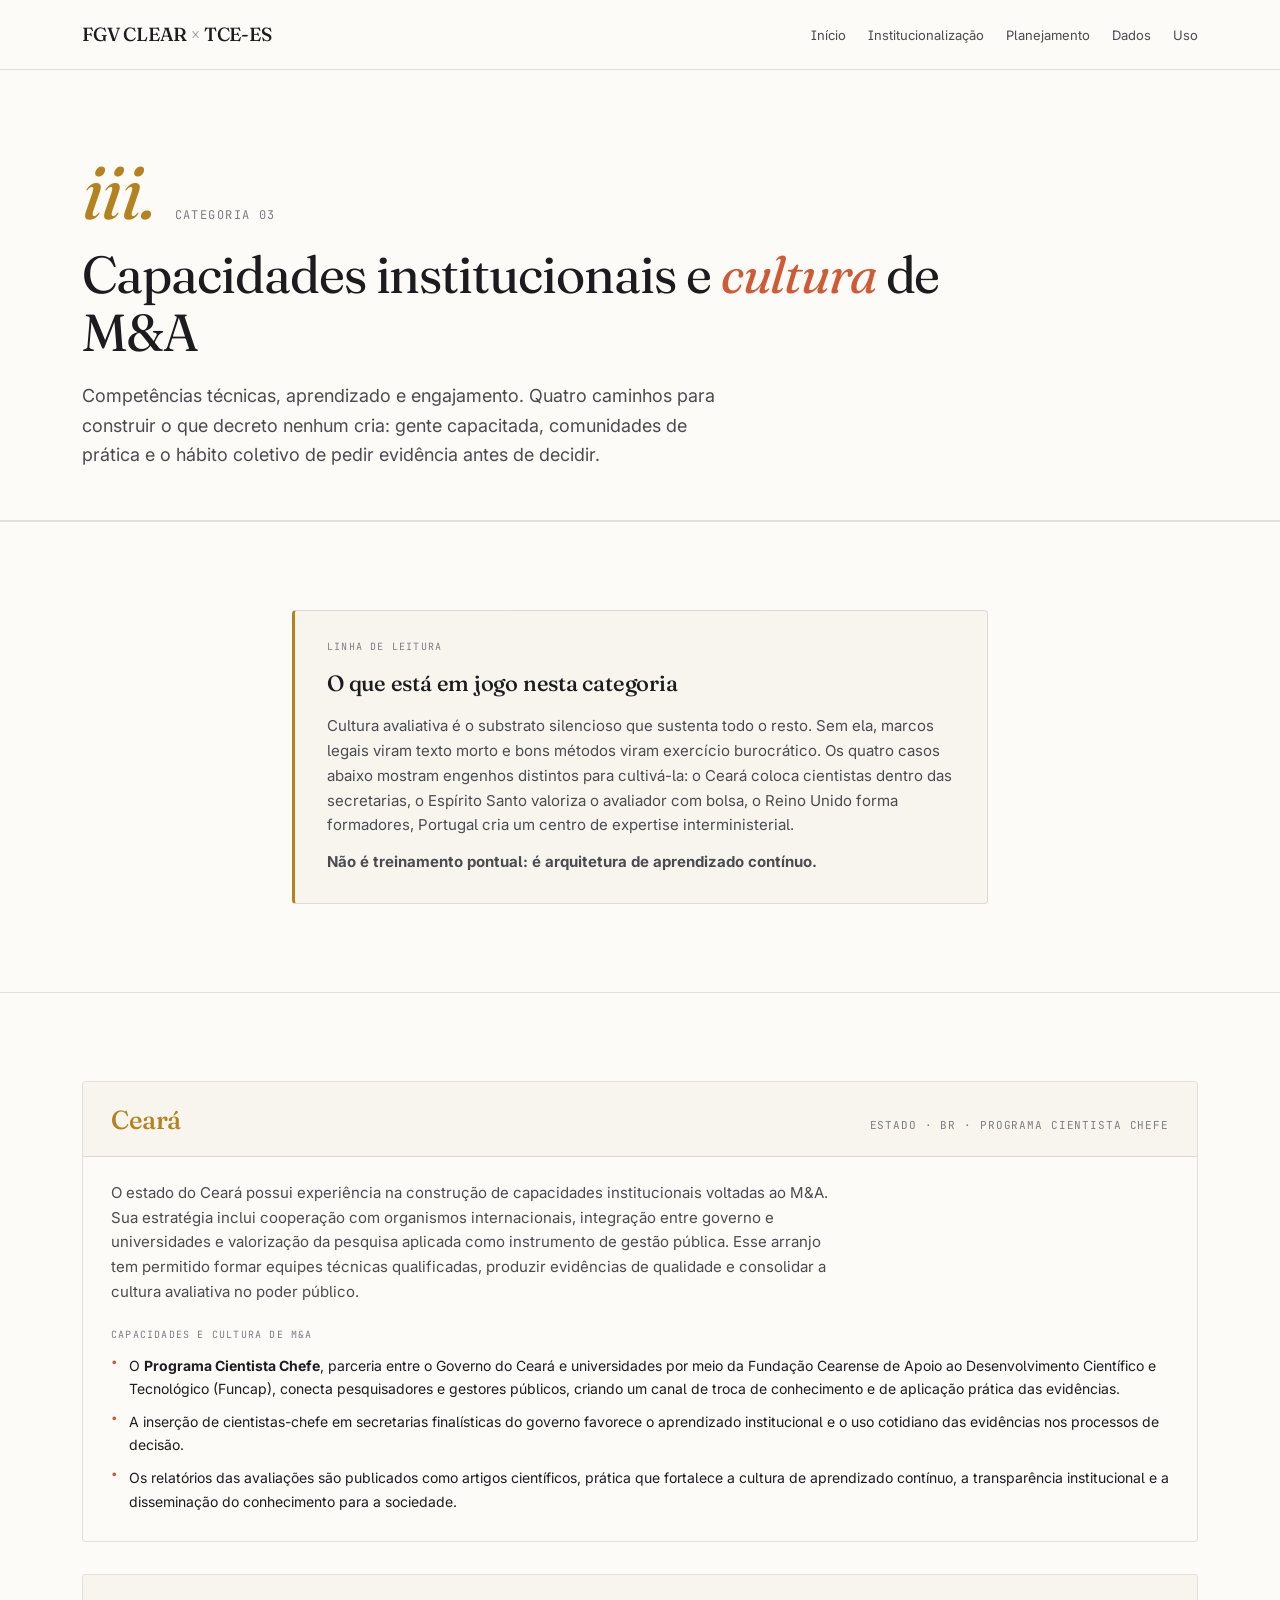
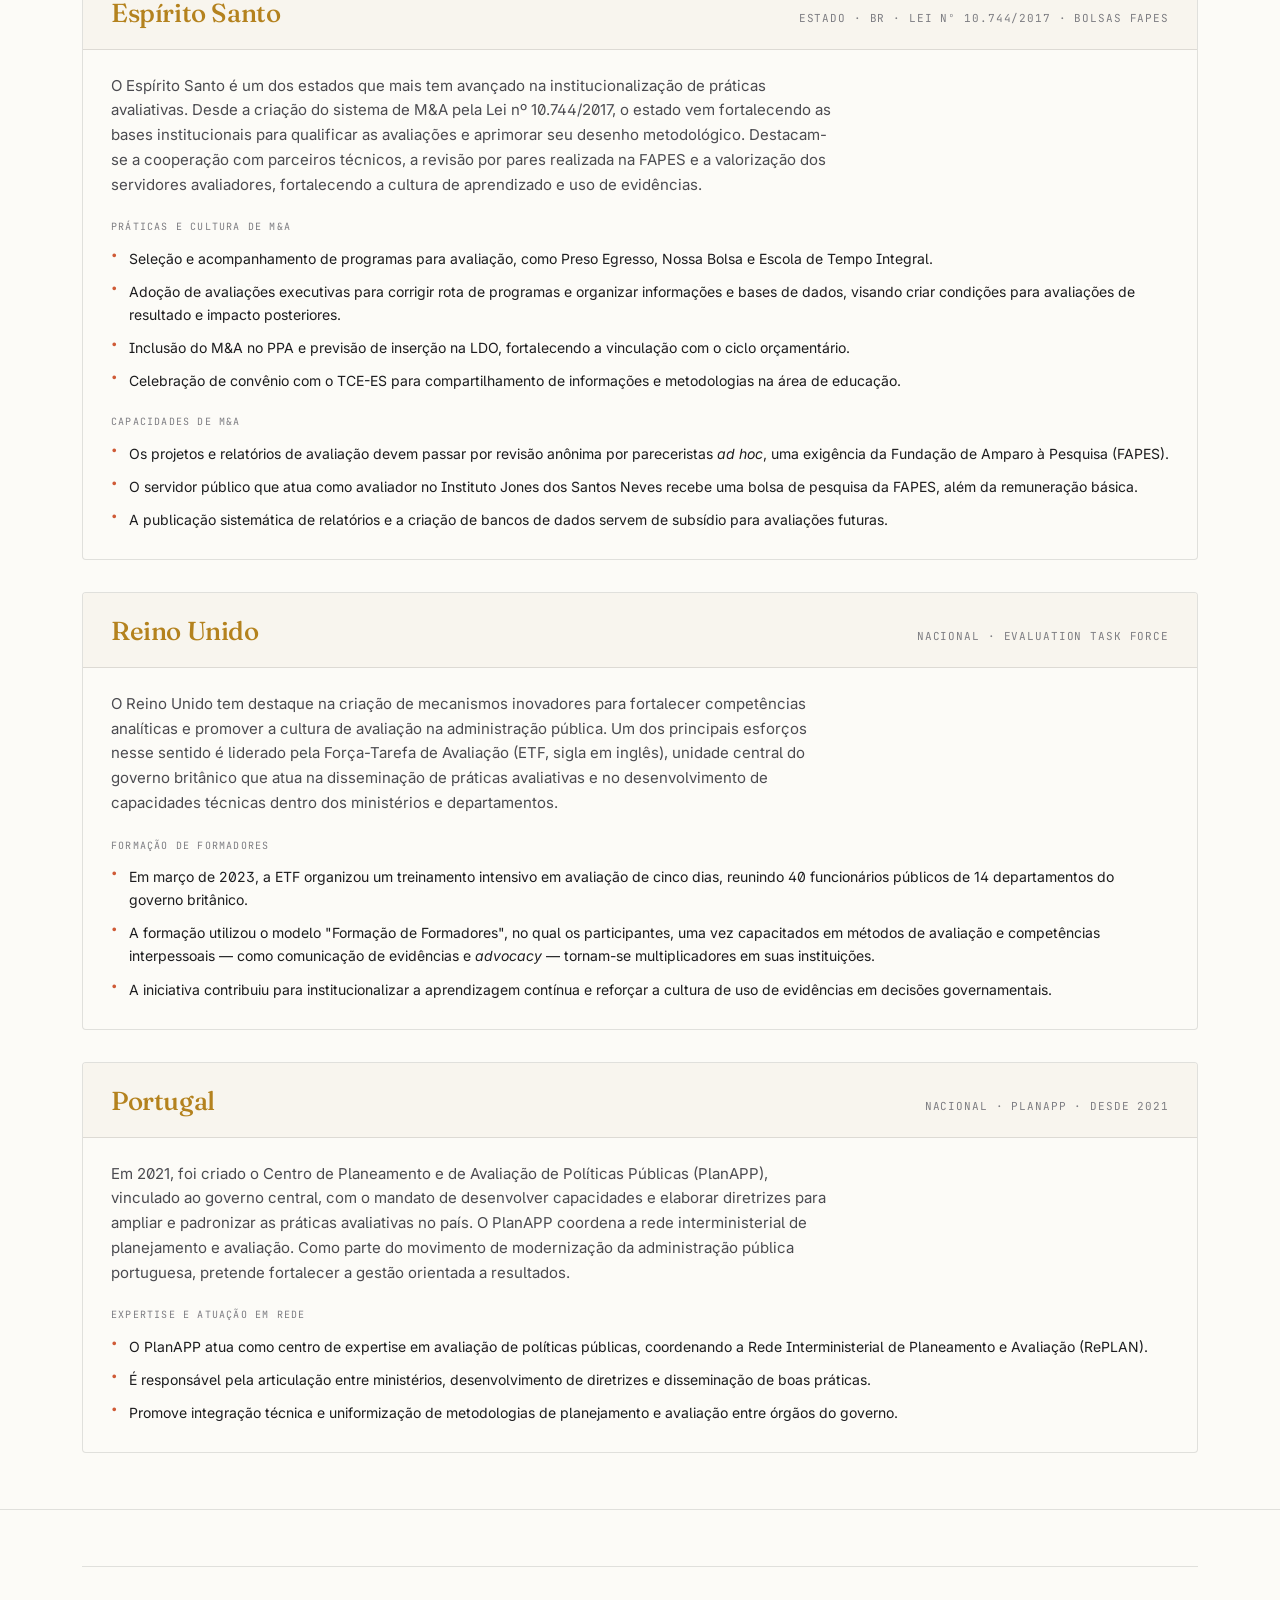
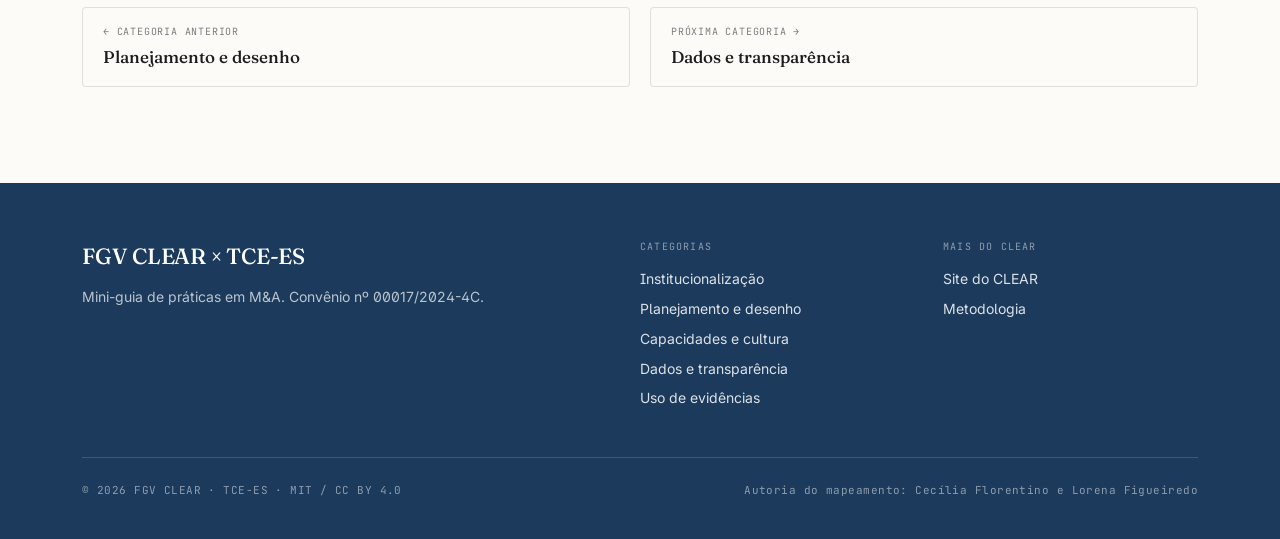
==== capacidades/index.html @ c59249d1 "v0.1 — mini-guia de práticas em M&A" ====
<!DOCTYPE html>
<html lang="pt-BR">
<head>
  <meta charset="UTF-8" />
  <meta name="viewport" content="width=device-width, initial-scale=1.0" />
  <title>Capacidades institucionais e cultura de M&amp;A — Mini-guia FGV CLEAR × TCE-ES</title>
  <meta name="description" content="Quatro experiências de fortalecimento de capacidades e cultura avaliativa: Ceará, Espírito Santo, Reino Unido e Portugal." />
  <link rel="preconnect" href="https://fonts.googleapis.com" />
  <link rel="preconnect" href="https://fonts.gstatic.com" crossorigin />
  <link href="https://fonts.googleapis.com/css2?family=Fraunces:ital,opsz,wght@0,9..144,300..700;1,9..144,300..700&family=Inter:wght@400;500;600&family=JetBrains+Mono:wght@400;500&display=swap" rel="stylesheet" />
  <link rel="stylesheet" href="../assets/css/style.css" />
</head>
<body>
  <header class="site-header">
    <div class="wrap site-header-inner">
      <div class="site-brand">
        <a href="../">FGV CLEAR <span class="pipe">×</span> TCE-ES</a>
      </div>
      <nav class="site-nav">
        <a href="../">Início</a>
        <a href="../institucionalizacao/">Institucionalização</a>
        <a href="../planejamento/">Planejamento</a>
        <a href="../dados/">Dados</a>
        <a href="../uso/">Uso</a>
      </nav>
    </div>
  </header>

  <section class="cat-header cat-3">
    <div class="wrap">
      <div class="cat-header-marker">
        <div class="cat-header-num cat-3">iii.</div>
        <div class="cat-header-tag">Categoria 03</div>
      </div>
      <h1>Capacidades institucionais e <em>cultura</em> de M&amp;A</h1>
      <p class="cat-header-lede">Competências técnicas, aprendizado e engajamento. Quatro caminhos para construir o que decreto nenhum cria: gente capacitada, comunidades de prática e o hábito coletivo de pedir evidência antes de decidir.</p>
    </div>
  </section>

  <section>
    <div class="wrap-narrow">
      <div class="insight cat-3">
        <div class="insight-label">Linha de leitura</div>
        <h3>O que está em jogo nesta categoria</h3>
        <p>Cultura avaliativa é o substrato silencioso que sustenta todo o resto. Sem ela, marcos legais viram texto morto e bons métodos viram exercício burocrático. Os quatro casos abaixo mostram engenhos distintos para cultivá-la: o Ceará coloca cientistas dentro das secretarias, o Espírito Santo valoriza o avaliador com bolsa, o Reino Unido forma formadores, Portugal cria um centro de expertise interministerial.</p>
        <p><strong>Não é treinamento pontual: é arquitetura de aprendizado contínuo.</strong></p>
      </div>
    </div>
  </section>

  <section>
    <div class="wrap">
      <div class="case-grid">

        <article class="case" id="ceara">
          <div class="case-header cat-3">
            <div class="case-place">Ceará</div>
            <div class="case-region">Estado · BR · Programa Cientista Chefe</div>
          </div>
          <div class="case-body">
            <p class="case-intro">O estado do Ceará possui experiência na construção de capacidades institucionais voltadas ao M&amp;A. Sua estratégia inclui cooperação com organismos internacionais, integração entre governo e universidades e valorização da pesquisa aplicada como instrumento de gestão pública. Esse arranjo tem permitido formar equipes técnicas qualificadas, produzir evidências de qualidade e consolidar a cultura avaliativa no poder público.</p>

            <div class="case-section">
              <div class="case-section-label">Capacidades e cultura de M&amp;A</div>
              <ul class="case-bullets">
                <li>O <strong>Programa Cientista Chefe</strong>, parceria entre o Governo do Ceará e universidades por meio da Fundação Cearense de Apoio ao Desenvolvimento Científico e Tecnológico (Funcap), conecta pesquisadores e gestores públicos, criando um canal de troca de conhecimento e de aplicação prática das evidências.</li>
                <li>A inserção de cientistas-chefe em secretarias finalísticas do governo favorece o aprendizado institucional e o uso cotidiano das evidências nos processos de decisão.</li>
                <li>Os relatórios das avaliações são publicados como artigos científicos, prática que fortalece a cultura de aprendizado contínuo, a transparência institucional e a disseminação do conhecimento para a sociedade.</li>
              </ul>
            </div>
          </div>
        </article>

        <article class="case" id="espirito-santo">
          <div class="case-header cat-3">
            <div class="case-place">Espírito Santo</div>
            <div class="case-region">Estado · BR · Lei nº 10.744/2017 · Bolsas FAPES</div>
          </div>
          <div class="case-body">
            <p class="case-intro">O Espírito Santo é um dos estados que mais tem avançado na institucionalização de práticas avaliativas. Desde a criação do sistema de M&amp;A pela Lei nº 10.744/2017, o estado vem fortalecendo as bases institucionais para qualificar as avaliações e aprimorar seu desenho metodológico. Destacam-se a cooperação com parceiros técnicos, a revisão por pares realizada na FAPES e a valorização dos servidores avaliadores, fortalecendo a cultura de aprendizado e uso de evidências.</p>

            <div class="case-section">
              <div class="case-section-label">Práticas e cultura de M&amp;A</div>
              <ul class="case-bullets">
                <li>Seleção e acompanhamento de programas para avaliação, como Preso Egresso, Nossa Bolsa e Escola de Tempo Integral.</li>
                <li>Adoção de avaliações executivas para corrigir rota de programas e organizar informações e bases de dados, visando criar condições para avaliações de resultado e impacto posteriores.</li>
                <li>Inclusão do M&amp;A no PPA e previsão de inserção na LDO, fortalecendo a vinculação com o ciclo orçamentário.</li>
                <li>Celebração de convênio com o TCE-ES para compartilhamento de informações e metodologias na área de educação.</li>
              </ul>
            </div>

            <div class="case-section">
              <div class="case-section-label">Capacidades de M&amp;A</div>
              <ul class="case-bullets">
                <li>Os projetos e relatórios de avaliação devem passar por revisão anônima por pareceristas <em>ad hoc</em>, uma exigência da Fundação de Amparo à Pesquisa (FAPES).</li>
                <li>O servidor público que atua como avaliador no Instituto Jones dos Santos Neves recebe uma bolsa de pesquisa da FAPES, além da remuneração básica.</li>
                <li>A publicação sistemática de relatórios e a criação de bancos de dados servem de subsídio para avaliações futuras.</li>
              </ul>
            </div>
          </div>
        </article>

        <article class="case" id="reino-unido">
          <div class="case-header cat-3">
            <div class="case-place">Reino Unido</div>
            <div class="case-region">Nacional · Evaluation Task Force</div>
          </div>
          <div class="case-body">
            <p class="case-intro">O Reino Unido tem destaque na criação de mecanismos inovadores para fortalecer competências analíticas e promover a cultura de avaliação na administração pública. Um dos principais esforços nesse sentido é liderado pela Força-Tarefa de Avaliação (ETF, sigla em inglês), unidade central do governo britânico que atua na disseminação de práticas avaliativas e no desenvolvimento de capacidades técnicas dentro dos ministérios e departamentos.</p>

            <div class="case-section">
              <div class="case-section-label">Formação de Formadores</div>
              <ul class="case-bullets">
                <li>Em março de 2023, a ETF organizou um treinamento intensivo em avaliação de cinco dias, reunindo 40 funcionários públicos de 14 departamentos do governo britânico.</li>
                <li>A formação utilizou o modelo "Formação de Formadores", no qual os participantes, uma vez capacitados em métodos de avaliação e competências interpessoais — como comunicação de evidências e <em>advocacy</em> — tornam-se multiplicadores em suas instituições.</li>
                <li>A iniciativa contribuiu para institucionalizar a aprendizagem contínua e reforçar a cultura de uso de evidências em decisões governamentais.</li>
              </ul>
            </div>
          </div>
        </article>

        <article class="case" id="portugal">
          <div class="case-header cat-3">
            <div class="case-place">Portugal</div>
            <div class="case-region">Nacional · PlanAPP · Desde 2021</div>
          </div>
          <div class="case-body">
            <p class="case-intro">Em 2021, foi criado o Centro de Planeamento e de Avaliação de Políticas Públicas (PlanAPP), vinculado ao governo central, com o mandato de desenvolver capacidades e elaborar diretrizes para ampliar e padronizar as práticas avaliativas no país. O PlanAPP coordena a rede interministerial de planejamento e avaliação. Como parte do movimento de modernização da administração pública portuguesa, pretende fortalecer a gestão orientada a resultados.</p>

            <div class="case-section">
              <div class="case-section-label">Expertise e atuação em rede</div>
              <ul class="case-bullets">
                <li>O PlanAPP atua como centro de expertise em avaliação de políticas públicas, coordenando a Rede Interministerial de Planeamento e Avaliação (RePLAN).</li>
                <li>É responsável pela articulação entre ministérios, desenvolvimento de diretrizes e disseminação de boas práticas.</li>
                <li>Promove integração técnica e uniformização de metodologias de planejamento e avaliação entre órgãos do governo.</li>
              </ul>
            </div>
          </div>
        </article>

      </div>
    </div>
  </section>

  <section>
    <div class="wrap">
      <div class="pager">
        <a href="../planejamento/" class="pager-link">
          <span class="pager-link-label">← Categoria anterior</span>
          <span class="pager-link-title">Planejamento e desenho</span>
        </a>
        <a href="../dados/" class="pager-link">
          <span class="pager-link-label">Próxima categoria →</span>
          <span class="pager-link-title">Dados e transparência</span>
        </a>
      </div>
    </div>
  </section>

  <footer class="site-footer">
    <div class="wrap">
      <div class="footer-grid">
        <div>
          <div class="footer-brand">FGV CLEAR × TCE-ES</div>
          <p class="footer-tag">Mini-guia de práticas em M&amp;A. Convênio nº 00017/2024-4C.</p>
        </div>
        <div class="footer-col">
          <div class="footer-col-label">Categorias</div>
          <a href="../institucionalizacao/">Institucionalização</a>
          <a href="../planejamento/">Planejamento e desenho</a>
          <a href="../capacidades/">Capacidades e cultura</a>
          <a href="../dados/">Dados e transparência</a>
          <a href="../uso/">Uso de evidências</a>
        </div>
        <div class="footer-col">
          <div class="footer-col-label">Mais do CLEAR</div>
          <a href="https://fgvclear.org" target="_blank" rel="noopener">Site do CLEAR</a>
          <a href="../sobre/">Metodologia</a>
        </div>
      </div>
      <div class="footer-bottom">
        <span>© 2026 FGV CLEAR · TCE-ES · MIT / CC BY 4.0</span>
        <span>Autoria do mapeamento: Cecília Florentino e Lorena Figueiredo</span>
      </div>
    </div>
  </footer>
</body>
</html>
---- assets/css/style.css ----
/* CLEAR × TCE-ES — Mini-guia de práticas em M&A
   Design system compartilhado com os outros bens públicos do CLEAR.
*/

:root {
  /* Paleta CLEAR */
  --clear-blue: rgb(27, 58, 92);
  --clear-blue-light: rgb(58, 95, 130);
  --clear-salmon: rgb(207, 90, 54);
  --clear-green: rgb(45, 120, 65);
  --clear-amber: rgb(180, 130, 30);
  --clear-purple: rgb(95, 65, 130);

  /* Cores por categoria analítica */
  --cat-inst: rgb(27, 58, 92);       /* azul CLEAR — institucionalização */
  --cat-plan: rgb(45, 120, 65);      /* verde — planejamento/desenho */
  --cat-cap: rgb(180, 130, 30);      /* âmbar — capacidades */
  --cat-dad: rgb(95, 65, 130);       /* roxo — dados */
  --cat-uso: rgb(207, 90, 54);       /* salmão — uso */

  /* Neutros */
  --paper: rgb(252, 251, 247);
  --paper-warm: rgb(248, 245, 238);
  --ink: rgb(28, 28, 30);
  --ink-soft: rgb(75, 75, 80);
  --ink-mute: rgb(125, 125, 130);
  --line: rgba(28, 28, 30, 0.12);
  --line-soft: rgba(28, 28, 30, 0.06);

  /* Tipografia */
  --font-serif: 'Fraunces', Georgia, 'Times New Roman', serif;
  --font-sans: 'Inter', -apple-system, BlinkMacSystemFont, 'Segoe UI', sans-serif;
  --font-mono: 'JetBrains Mono', 'Courier New', monospace;
}

@media (prefers-color-scheme: dark) {
  :root {
    --paper: rgb(20, 22, 28);
    --paper-warm: rgb(28, 30, 36);
    --ink: rgb(240, 238, 232);
    --ink-soft: rgb(195, 192, 185);
    --ink-mute: rgb(140, 138, 132);
    --line: rgba(240, 238, 232, 0.14);
    --line-soft: rgba(240, 238, 232, 0.07);
  }
}

* { box-sizing: border-box; margin: 0; padding: 0; }

html { scroll-behavior: smooth; }

body {
  font-family: var(--font-sans);
  background: var(--paper);
  color: var(--ink);
  line-height: 1.55;
  font-feature-settings: 'ss01', 'ss02';
  -webkit-font-smoothing: antialiased;
}

a { color: inherit; text-decoration: none; }
img { max-width: 100%; display: block; }

/* ---------- Layout ---------- */
.wrap { max-width: 1180px; margin: 0 auto; padding: 0 32px; }
.wrap-narrow { max-width: 760px; margin: 0 auto; padding: 0 32px; }
.wrap-wide { max-width: 1400px; margin: 0 auto; padding: 0 32px; }

@media (max-width: 720px) {
  .wrap, .wrap-narrow, .wrap-wide { padding: 0 20px; }
}

/* ---------- Header ---------- */
.site-header {
  border-bottom: 1px solid var(--line);
  padding: 20px 0;
  position: sticky;
  top: 0;
  z-index: 50;
  backdrop-filter: blur(8px);
  background: color-mix(in srgb, var(--paper) 92%, transparent);
}

.site-header-inner {
  display: flex;
  align-items: center;
  justify-content: space-between;
  gap: 20px;
}

.site-brand {
  font-family: var(--font-serif);
  font-weight: 500;
  font-size: 19px;
  letter-spacing: -0.01em;
}

.site-brand .pipe { color: var(--ink-mute); font-weight: 300; }
.site-brand a:hover { color: var(--clear-salmon); }

.site-nav {
  display: flex;
  gap: 22px;
  font-size: 13px;
  color: var(--ink-soft);
}
.site-nav a:hover { color: var(--clear-salmon); }

@media (max-width: 720px) {
  .site-header-inner { flex-direction: column; align-items: flex-start; }
  .site-brand { font-size: 16px; }
  .site-nav { font-size: 12px; gap: 14px; flex-wrap: wrap; }
}

/* ---------- Hero ---------- */
.hero { padding: 80px 0 50px; border-bottom: 1px solid var(--line); }

.hero-vol {
  font-family: var(--font-mono);
  font-size: 11px;
  letter-spacing: 0.12em;
  text-transform: uppercase;
  color: var(--ink-mute);
  margin-bottom: 24px;
}

.hero h1 {
  font-family: var(--font-serif);
  font-weight: 400;
  font-size: clamp(38px, 5.5vw, 64px);
  line-height: 1.05;
  letter-spacing: -0.02em;
  margin-bottom: 24px;
  max-width: 920px;
}

.hero h1 em { font-style: italic; color: var(--clear-salmon); }

.hero-lede {
  font-size: 19px;
  line-height: 1.6;
  color: var(--ink-soft);
  max-width: 680px;
  margin-bottom: 32px;
}

.hero-meta {
  display: flex;
  flex-wrap: wrap;
  gap: 20px 32px;
  font-size: 13px;
  color: var(--ink-mute);
  font-family: var(--font-mono);
}

.hero-meta span strong {
  display: block;
  font-family: var(--font-sans);
  font-size: 14px;
  color: var(--ink);
  font-weight: 500;
  margin-top: 4px;
}

/* ---------- Sections ---------- */
section { padding: 56px 0; }
section + section { border-top: 1px solid var(--line); }
section.no-divider + section { border-top: none; }

.section-label {
  font-family: var(--font-mono);
  font-size: 11px;
  letter-spacing: 0.12em;
  text-transform: uppercase;
  color: var(--ink-mute);
  margin-bottom: 18px;
}

.section-title {
  font-family: var(--font-serif);
  font-weight: 400;
  font-size: clamp(28px, 3.5vw, 42px);
  line-height: 1.15;
  letter-spacing: -0.015em;
  margin-bottom: 24px;
}

.prose {
  font-size: 17px;
  line-height: 1.7;
  color: var(--ink-soft);
  max-width: 680px;
}
.prose p + p { margin-top: 16px; }
.prose strong { color: var(--ink); font-weight: 600; }
.prose em { font-style: italic; }

/* ---------- Manifesto (na home) ---------- */
.manifesto {
  background: var(--paper-warm);
  padding: 64px 0;
  border-top: 1px solid var(--line);
  border-bottom: 1px solid var(--line);
}

.manifesto-grid {
  display: grid;
  grid-template-columns: 1fr 1.4fr;
  gap: 48px;
  max-width: 960px;
  margin: 0 auto;
}

@media (max-width: 800px) { .manifesto-grid { grid-template-columns: 1fr; gap: 32px; } }

.manifesto h2 {
  font-family: var(--font-serif);
  font-weight: 400;
  font-size: 30px;
  line-height: 1.2;
  letter-spacing: -0.015em;
  margin-bottom: 16px;
}

.manifesto p { font-size: 16px; line-height: 1.7; color: var(--ink-soft); }
.manifesto p + p { margin-top: 14px; }

/* ---------- Categorias (cards grandes na home) ---------- */
.categories {
  display: flex;
  flex-direction: column;
  gap: 0;
  margin-top: 24px;
  border-top: 1px solid var(--line);
}

.category {
  display: grid;
  grid-template-columns: 240px 1fr;
  gap: 48px;
  padding: 48px 0;
  border-bottom: 1px solid var(--line);
  align-items: start;
}

@media (max-width: 800px) {
  .category { grid-template-columns: 1fr; gap: 24px; padding: 40px 0; }
}

.category-marker {
  display: flex;
  flex-direction: column;
  gap: 12px;
  position: sticky;
  top: 100px;
}

.category-num {
  font-family: var(--font-serif);
  font-style: italic;
  font-weight: 400;
  font-size: 64px;
  line-height: 1;
  letter-spacing: -0.02em;
}

.category-num.cat-1 { color: var(--cat-inst); }
.category-num.cat-2 { color: var(--cat-plan); }
.category-num.cat-3 { color: var(--cat-cap); }
.category-num.cat-4 { color: var(--cat-dad); }
.category-num.cat-5 { color: var(--cat-uso); }

.category-tag {
  font-family: var(--font-mono);
  font-size: 10px;
  letter-spacing: 0.12em;
  text-transform: uppercase;
  color: var(--ink-mute);
}

.category-body { }

.category h2 {
  font-family: var(--font-serif);
  font-weight: 500;
  font-size: clamp(26px, 3vw, 34px);
  line-height: 1.15;
  letter-spacing: -0.015em;
  margin-bottom: 16px;
}

.category-lede {
  font-size: 17px;
  line-height: 1.65;
  color: var(--ink-soft);
  margin-bottom: 24px;
  max-width: 640px;
}

.cases-list {
  display: grid;
  grid-template-columns: repeat(auto-fill, minmax(200px, 1fr));
  gap: 8px;
}

.case-mini {
  display: flex;
  flex-direction: column;
  gap: 4px;
  padding: 14px 16px;
  border: 1px solid var(--line);
  border-radius: 4px;
  transition: all 0.2s;
  background: var(--paper);
}

.case-mini:hover {
  border-color: var(--ink);
  transform: translateY(-1px);
  box-shadow: 0 4px 12px rgba(0,0,0,0.04);
}

.case-mini-place {
  font-family: var(--font-serif);
  font-size: 17px;
  font-weight: 500;
  line-height: 1.15;
  letter-spacing: -0.01em;
}

.case-mini-region {
  font-family: var(--font-mono);
  font-size: 10px;
  letter-spacing: 0.08em;
  text-transform: uppercase;
  color: var(--ink-mute);
}

.category-cta {
  display: inline-flex;
  align-items: center;
  gap: 8px;
  margin-top: 20px;
  font-family: var(--font-mono);
  font-size: 11px;
  letter-spacing: 0.08em;
  text-transform: uppercase;
  color: var(--ink);
  border-bottom: 1px solid var(--ink);
  padding-bottom: 2px;
  transition: all 0.2s;
}

.category-cta:hover { color: var(--clear-salmon); border-color: var(--clear-salmon); }

/* ---------- Tabela comparativa ---------- */
.comparison-wrap { overflow-x: auto; margin: 32px -32px; padding: 0 32px; }

.comparison {
  width: 100%;
  min-width: 800px;
  border-collapse: collapse;
  font-size: 14px;
  border: 1px solid var(--line);
}

.comparison th, .comparison td {
  padding: 14px 16px;
  text-align: left;
  vertical-align: top;
  border-bottom: 1px solid var(--line);
}

.comparison th:not(:last-child), .comparison td:not(:last-child) {
  border-right: 1px solid var(--line);
}

.comparison thead th {
  font-family: var(--font-mono);
  font-size: 11px;
  letter-spacing: 0.08em;
  text-transform: uppercase;
  color: var(--ink-mute);
  background: var(--paper-warm);
  font-weight: 500;
}

.comparison tbody th {
  font-family: var(--font-serif);
  font-size: 15px;
  font-weight: 500;
  background: var(--paper-warm);
  width: 200px;
}

.comparison td { color: var(--ink-soft); line-height: 1.55; }

/* ---------- Ficha de caso (página de categoria) ---------- */
.case-grid {
  display: grid;
  grid-template-columns: 1fr;
  gap: 32px;
  margin-top: 32px;
}

.case {
  border: 1px solid var(--line);
  border-radius: 4px;
  overflow: hidden;
  background: var(--paper);
}

.case-header {
  padding: 24px 28px 20px;
  border-bottom: 1px solid var(--line);
  background: var(--paper-warm);
  display: flex;
  justify-content: space-between;
  align-items: baseline;
  gap: 16px;
  flex-wrap: wrap;
}

.case-place {
  font-family: var(--font-serif);
  font-size: 26px;
  font-weight: 500;
  line-height: 1.15;
  letter-spacing: -0.015em;
}

.case-region {
  font-family: var(--font-mono);
  font-size: 11px;
  letter-spacing: 0.08em;
  text-transform: uppercase;
  color: var(--ink-mute);
}

.case-body { padding: 24px 28px 28px; }

.case-intro {
  font-size: 15px;
  line-height: 1.65;
  color: var(--ink-soft);
  margin-bottom: 20px;
  max-width: 720px;
}

.case-section { margin-top: 22px; }

.case-section-label {
  font-family: var(--font-mono);
  font-size: 10px;
  letter-spacing: 0.12em;
  text-transform: uppercase;
  color: var(--ink-mute);
  margin-bottom: 12px;
}

.case-bullets {
  list-style: none;
  display: flex;
  flex-direction: column;
  gap: 10px;
}

.case-bullets li {
  font-size: 14px;
  line-height: 1.65;
  color: var(--ink);
  padding-left: 18px;
  position: relative;
}

.case-bullets li::before {
  content: '·';
  position: absolute;
  left: 0;
  top: -3px;
  color: var(--clear-salmon);
  font-weight: 700;
  font-size: 22px;
  line-height: 1;
}

.case-link {
  display: inline-flex;
  align-items: center;
  gap: 6px;
  margin-top: 20px;
  font-family: var(--font-mono);
  font-size: 11px;
  letter-spacing: 0.06em;
  text-transform: uppercase;
  color: var(--clear-salmon);
  border-bottom: 1px solid currentColor;
  padding-bottom: 1px;
}

.case-link:hover { color: var(--clear-blue); }

/* ---------- Categoria — header ---------- */
.cat-header { padding: 80px 0 50px; border-bottom: 1px solid var(--line); }

.cat-header-marker {
  display: flex;
  align-items: baseline;
  gap: 20px;
  margin-bottom: 16px;
}

.cat-header-num {
  font-family: var(--font-serif);
  font-style: italic;
  font-weight: 400;
  font-size: 80px;
  line-height: 1;
  letter-spacing: -0.02em;
}

.cat-header-tag {
  font-family: var(--font-mono);
  font-size: 12px;
  letter-spacing: 0.12em;
  text-transform: uppercase;
  color: var(--ink-mute);
}

.cat-header h1 {
  font-family: var(--font-serif);
  font-weight: 400;
  font-size: clamp(34px, 4.5vw, 52px);
  line-height: 1.1;
  letter-spacing: -0.02em;
  margin-bottom: 20px;
  max-width: 880px;
}

.cat-header h1 em { font-style: italic; color: var(--clear-salmon); }

.cat-header-lede {
  font-size: 18px;
  line-height: 1.65;
  color: var(--ink-soft);
  max-width: 660px;
}

/* tag color */
.cat-1 { --cat-color: var(--cat-inst); }
.cat-2 { --cat-color: var(--cat-plan); }
.cat-3 { --cat-color: var(--cat-cap); }
.cat-4 { --cat-color: var(--cat-dad); }
.cat-5 { --cat-color: var(--cat-uso); }

.cat-header-num.cat-1, .case-header.cat-1 { color: var(--cat-inst); }
.cat-header-num.cat-2, .case-header.cat-2 { color: var(--cat-plan); }
.cat-header-num.cat-3, .case-header.cat-3 { color: var(--cat-cap); }
.cat-header-num.cat-4, .case-header.cat-4 { color: var(--cat-dad); }
.cat-header-num.cat-5, .case-header.cat-5 { color: var(--cat-uso); }

/* ---------- Insight box (intro editorial em cada categoria) ---------- */
.insight {
  background: var(--paper-warm);
  border: 1px solid var(--line);
  border-left: 3px solid;
  padding: 28px 32px;
  border-radius: 4px;
  margin: 32px 0;
}

.insight.cat-1 { border-left-color: var(--cat-inst); }
.insight.cat-2 { border-left-color: var(--cat-plan); }
.insight.cat-3 { border-left-color: var(--cat-cap); }
.insight.cat-4 { border-left-color: var(--cat-dad); }
.insight.cat-5 { border-left-color: var(--cat-uso); }

.insight-label {
  font-family: var(--font-mono);
  font-size: 10px;
  letter-spacing: 0.12em;
  text-transform: uppercase;
  color: var(--ink-mute);
  margin-bottom: 12px;
}

.insight h3 {
  font-family: var(--font-serif);
  font-size: 22px;
  font-weight: 500;
  letter-spacing: -0.01em;
  margin-bottom: 14px;
}

.insight p {
  font-size: 15px;
  line-height: 1.65;
  color: var(--ink-soft);
}

.insight p + p { margin-top: 12px; }

/* ---------- CTA pra PDF ---------- */
.cta-pdf {
  background: var(--clear-blue);
  color: white;
  padding: 48px 0;
  margin-top: 0;
}

.cta-pdf-inner {
  display: flex;
  justify-content: space-between;
  align-items: center;
  gap: 32px;
  flex-wrap: wrap;
}

.cta-pdf h2 {
  font-family: var(--font-serif);
  font-weight: 400;
  font-size: 26px;
  letter-spacing: -0.01em;
  line-height: 1.2;
  max-width: 520px;
}

.cta-pdf p {
  font-size: 14px;
  color: rgba(255,255,255,0.75);
  margin-top: 8px;
}

.btn-light {
  display: inline-flex;
  align-items: center;
  gap: 10px;
  padding: 14px 22px;
  background: white;
  color: var(--clear-blue);
  font-family: var(--font-mono);
  font-size: 12px;
  letter-spacing: 0.08em;
  text-transform: uppercase;
  font-weight: 500;
  border-radius: 4px;
  border: none;
  transition: all 0.2s;
}

.btn-light:hover { background: var(--clear-salmon); color: white; }

.btn-light svg { width: 16px; height: 16px; }

/* ---------- Pager (entre categorias) ---------- */
.pager {
  display: flex;
  justify-content: space-between;
  gap: 20px;
  padding: 40px 0;
  border-top: 1px solid var(--line);
  flex-wrap: wrap;
}

.pager-link {
  display: flex;
  flex-direction: column;
  gap: 4px;
  padding: 16px 20px;
  border: 1px solid var(--line);
  border-radius: 4px;
  transition: all 0.2s;
  flex: 1;
  min-width: 200px;
  background: var(--paper);
}

.pager-link:hover { border-color: var(--clear-salmon); background: var(--paper-warm); }

.pager-link-label {
  font-family: var(--font-mono);
  font-size: 10px;
  letter-spacing: 0.08em;
  text-transform: uppercase;
  color: var(--ink-mute);
}

.pager-link-title {
  font-family: var(--font-serif);
  font-size: 17px;
  font-weight: 500;
  color: var(--ink);
}

/* ---------- Footer ---------- */
.site-footer {
  background: var(--clear-blue);
  color: rgba(255,255,255,0.85);
  padding: 56px 0 40px;
  margin-top: 0;
}

.footer-grid {
  display: grid;
  grid-template-columns: 2fr 1fr 1fr;
  gap: 48px;
  margin-bottom: 40px;
}

@media (max-width: 720px) { .footer-grid { grid-template-columns: 1fr; gap: 32px; } }

.footer-brand {
  font-family: var(--font-serif);
  font-size: 22px;
  font-weight: 500;
  letter-spacing: -0.01em;
  margin-bottom: 12px;
  color: white;
}

.footer-tag {
  font-size: 14px;
  line-height: 1.65;
  color: rgba(255,255,255,0.7);
}

.footer-col-label {
  font-family: var(--font-mono);
  font-size: 10px;
  letter-spacing: 0.12em;
  text-transform: uppercase;
  color: rgba(255,255,255,0.5);
  margin-bottom: 14px;
}

.footer-col a {
  display: block;
  font-size: 14px;
  color: rgba(255,255,255,0.85);
  margin-bottom: 8px;
  transition: color 0.2s;
}

.footer-col a:hover { color: white; }

.footer-bottom {
  border-top: 1px solid rgba(255,255,255,0.15);
  padding-top: 24px;
  display: flex;
  justify-content: space-between;
  gap: 20px;
  font-family: var(--font-mono);
  font-size: 11px;
  color: rgba(255,255,255,0.5);
  flex-wrap: wrap;
  letter-spacing: 0.04em;
}

/* ---------- Sobre/Metodologia ---------- */
.method-grid {
  display: grid;
  grid-template-columns: repeat(auto-fit, minmax(240px, 1fr));
  gap: 20px;
  margin: 28px 0;
}

.method-item {
  padding: 24px;
  border: 1px solid var(--line);
  border-radius: 4px;
  background: var(--paper);
}

.method-num {
  font-family: var(--font-serif);
  font-style: italic;
  font-size: 36px;
  color: var(--clear-salmon);
  line-height: 1;
  margin-bottom: 10px;
}

.method-label {
  font-family: var(--font-mono);
  font-size: 10px;
  letter-spacing: 0.08em;
  text-transform: uppercase;
  color: var(--ink-mute);
  margin-bottom: 8px;
}

.method-title {
  font-family: var(--font-serif);
  font-size: 18px;
  font-weight: 500;
  margin-bottom: 8px;
  letter-spacing: -0.005em;
}

.method-text { font-size: 14px; line-height: 1.6; color: var(--ink-soft); }

/* ---------- Utils ---------- */
.spacer-sm { height: 24px; }
.spacer { height: 40px; }
.spacer-lg { height: 64px; }

/* ---------- World map (sumário visual no header) ---------- */
.world-summary {
  display: flex;
  gap: 14px;
  flex-wrap: wrap;
  margin-top: 36px;
}

.world-flag {
  font-size: 13px;
  color: var(--ink-mute);
  font-family: var(--font-mono);
  letter-spacing: 0.04em;
  padding: 6px 12px;
  border: 1px solid var(--line);
  border-radius: 99px;
  background: var(--paper);
}
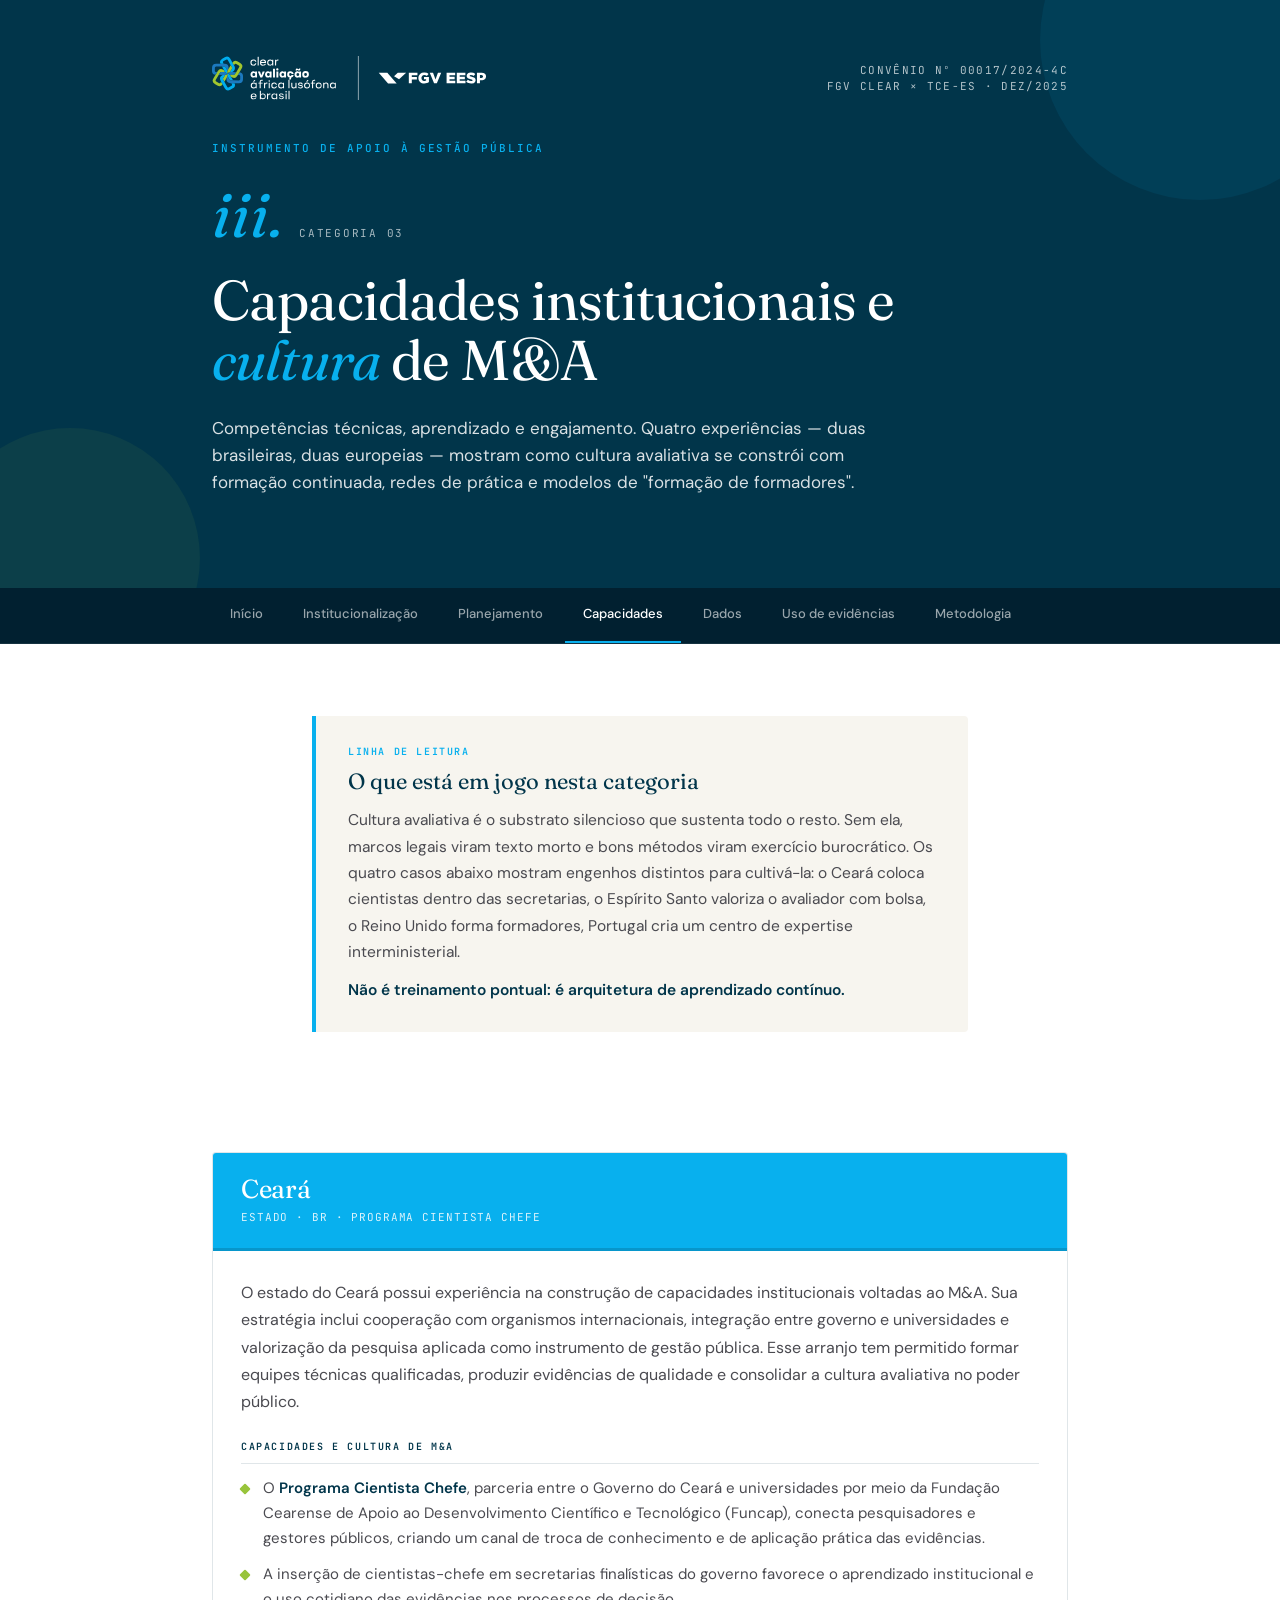
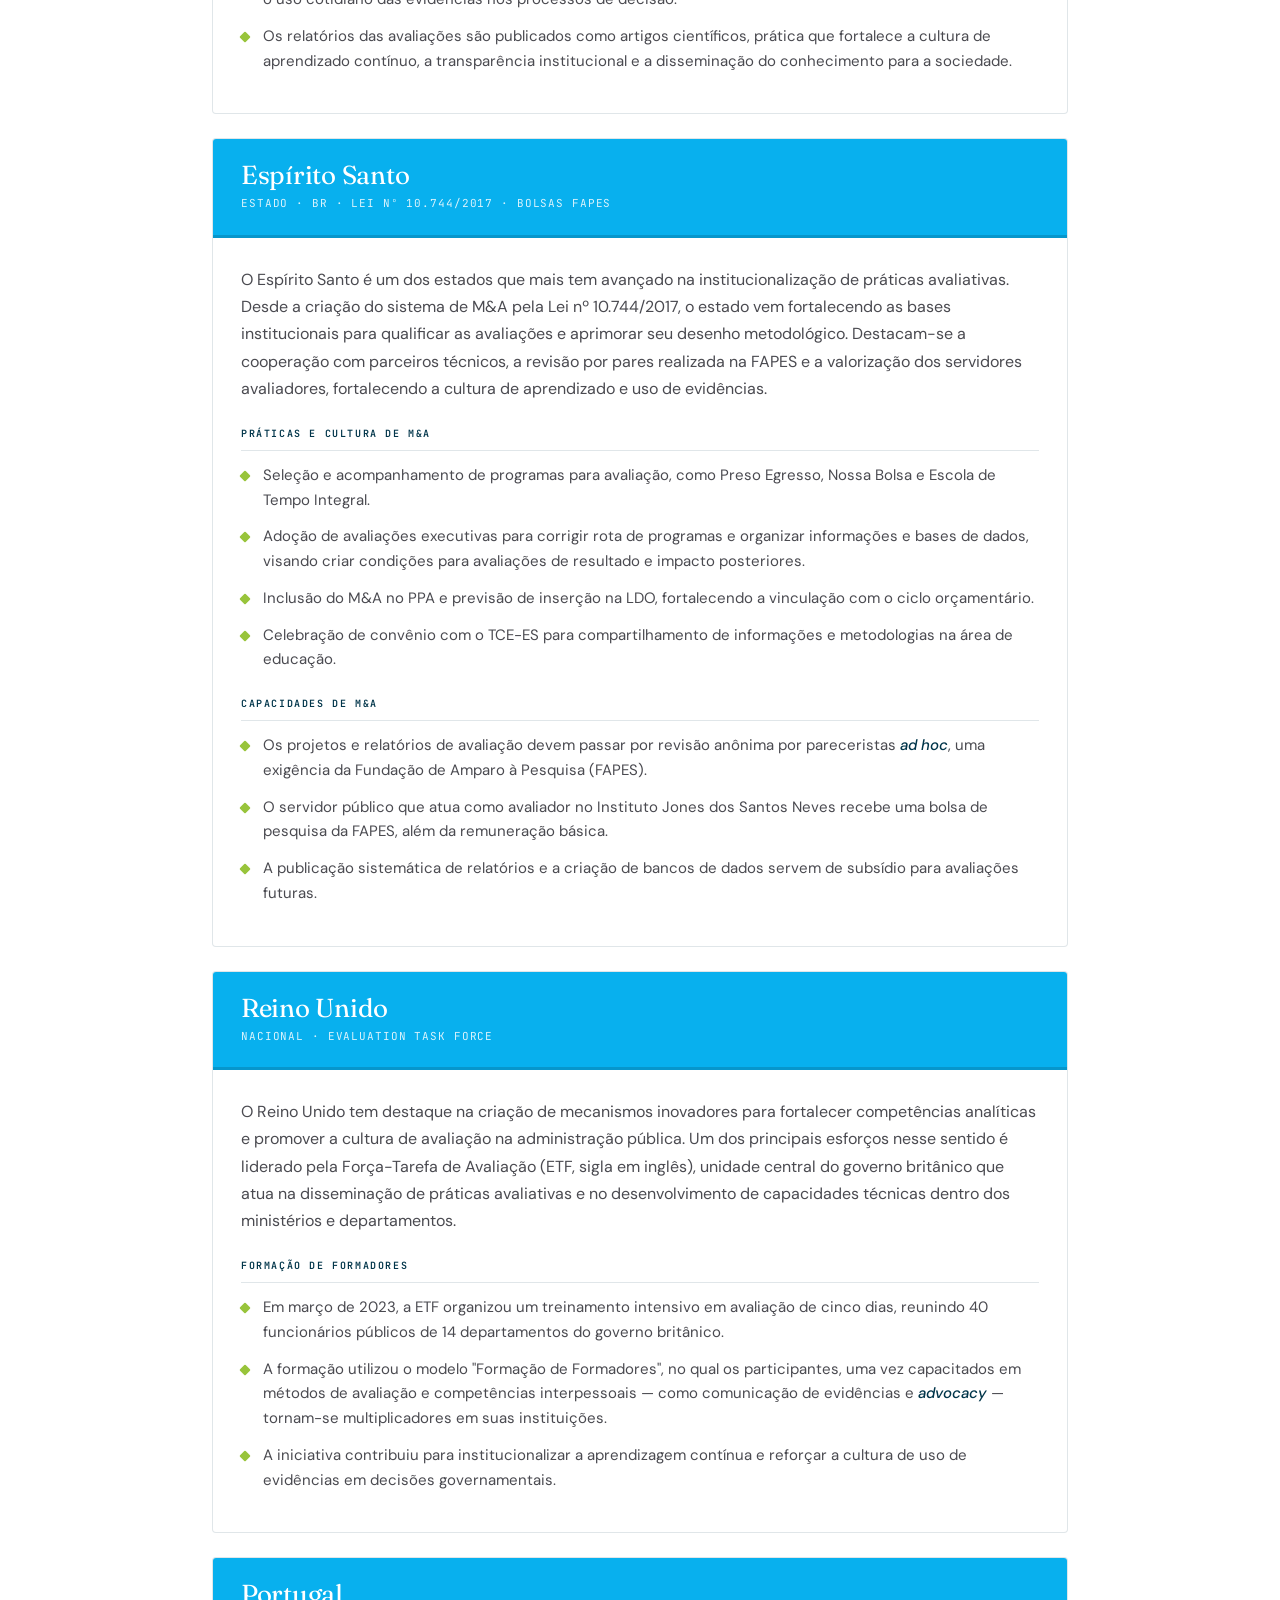
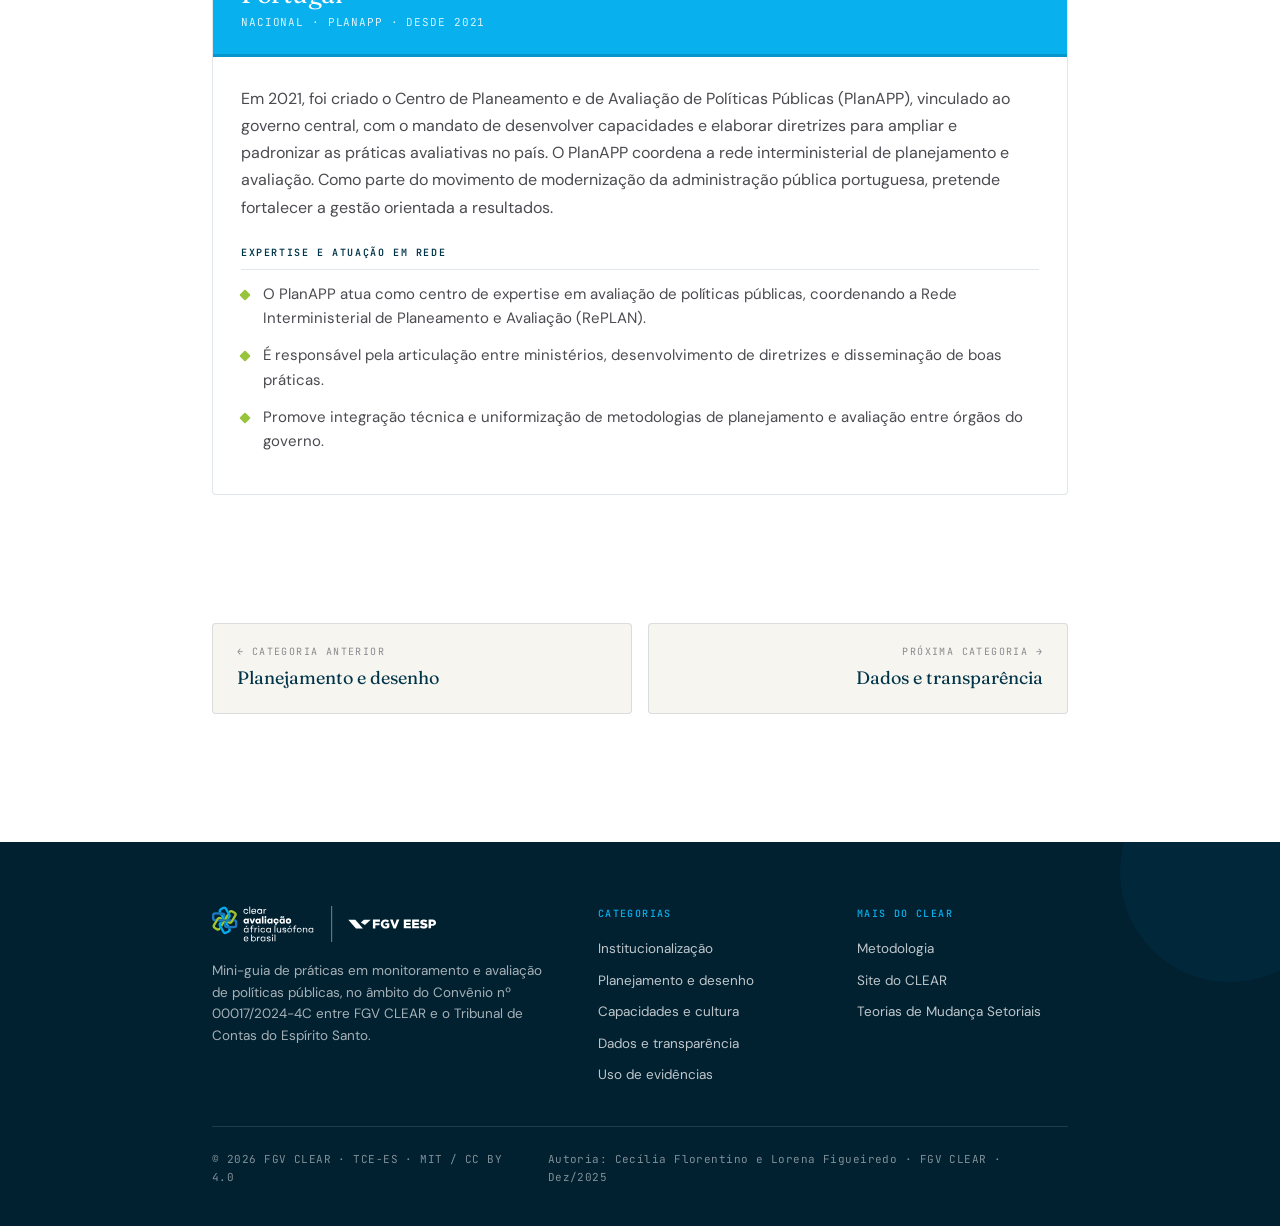
==== commit bec0244a: "Add files via upload" ====
--- a/capacidades/index.html
+++ b/capacidades/index.html
@@ -4,38 +4,50 @@
   <meta charset="UTF-8" />
   <meta name="viewport" content="width=device-width, initial-scale=1.0" />
   <title>Capacidades institucionais e cultura de M&amp;A — Mini-guia FGV CLEAR × TCE-ES</title>
-  <meta name="description" content="Quatro experiências de fortalecimento de capacidades e cultura avaliativa: Ceará, Espírito Santo, Reino Unido e Portugal." />
+  <meta name="description" content="Quatro experiências de capacidades técnicas e cultura avaliativa: Ceará, Espírito Santo, Reino Unido e Portugal." />
   <link rel="preconnect" href="https://fonts.googleapis.com" />
   <link rel="preconnect" href="https://fonts.gstatic.com" crossorigin />
-  <link href="https://fonts.googleapis.com/css2?family=Fraunces:ital,opsz,wght@0,9..144,300..700;1,9..144,300..700&family=Inter:wght@400;500;600&family=JetBrains+Mono:wght@400;500&display=swap" rel="stylesheet" />
+  <link href="https://fonts.googleapis.com/css2?family=Fraunces:ital,opsz,wght@0,9..144,300..700;1,9..144,300..700&family=DM+Sans:wght@400;500;600;700&family=JetBrains+Mono:wght@400;500&display=swap" rel="stylesheet" />
   <link rel="stylesheet" href="../assets/css/style.css" />
 </head>
 <body>
+
   <header class="site-header">
     <div class="wrap site-header-inner">
-      <div class="site-brand">
-        <a href="../">FGV CLEAR <span class="pipe">×</span> TCE-ES</a>
-      </div>
-      <nav class="site-nav">
-        <a href="../">Início</a>
-        <a href="../institucionalizacao/">Institucionalização</a>
-        <a href="../planejamento/">Planejamento</a>
-        <a href="../dados/">Dados</a>
-        <a href="../uso/">Uso</a>
-      </nav>
+      <div class="header-top">
+        <a href="../" class="clear-logo" aria-label="FGV CLEAR">
+          <img src="../assets/img/clear-logo-branco.svg" alt="FGV CLEAR" />
+        </a>
+        <div class="header-meta">
+          Convênio nº 00017/2024-4C<br/>
+          FGV CLEAR × TCE-ES · Dez/2025
+        </div>
+      </div>
+
+      <div class="tagline">Instrumento de apoio à gestão pública</div>
+
+      <div class="cat-header-marker">
+        <div class="cat-header-num">iii.</div>
+        <div class="cat-header-tag">Categoria 03</div>
+      </div>
+
+      <h1>Capacidades institucionais e <em>cultura</em> de M&amp;A</h1>
+
+      <p class="header-lede">Competências técnicas, aprendizado e engajamento. Quatro experiências — duas brasileiras, duas europeias — mostram como cultura avaliativa se constrói com formação continuada, redes de prática e modelos de "formação de formadores".</p>
     </div>
   </header>
 
-  <section class="cat-header cat-3">
-    <div class="wrap">
-      <div class="cat-header-marker">
-        <div class="cat-header-num cat-3">iii.</div>
-        <div class="cat-header-tag">Categoria 03</div>
-      </div>
-      <h1>Capacidades institucionais e <em>cultura</em> de M&amp;A</h1>
-      <p class="cat-header-lede">Competências técnicas, aprendizado e engajamento. Quatro caminhos para construir o que decreto nenhum cria: gente capacitada, comunidades de prática e o hábito coletivo de pedir evidência antes de decidir.</p>
-    </div>
-  </section>
+  <nav class="site-tabs" aria-label="Navegação principal">
+    <div class="wrap tabs-inner">
+      <a class="tab" href="../">Início</a>
+      <a class="tab" href="../institucionalizacao/">Institucionalização</a>
+      <a class="tab" href="../planejamento/">Planejamento</a>
+      <a class="tab" href="../capacidades/" aria-current="page">Capacidades</a>
+      <a class="tab" href="../dados/">Dados</a>
+      <a class="tab" href="../uso/">Uso de evidências</a>
+      <a class="tab" href="../sobre/">Metodologia</a>
+    </div>
+  </nav>
 
   <section>
     <div class="wrap-narrow">
@@ -48,7 +60,7 @@
     </div>
   </section>
 
-  <section>
+  <section class="tight">
     <div class="wrap">
       <div class="case-grid">
 
@@ -142,7 +154,7 @@
     </div>
   </section>
 
-  <section>
+  <section class="tight">
     <div class="wrap">
       <div class="pager">
         <a href="../planejamento/" class="pager-link">
@@ -161,8 +173,8 @@
     <div class="wrap">
       <div class="footer-grid">
         <div>
-          <div class="footer-brand">FGV CLEAR × TCE-ES</div>
-          <p class="footer-tag">Mini-guia de práticas em M&amp;A. Convênio nº 00017/2024-4C.</p>
+          <img src="../assets/img/clear-logo-branco.svg" alt="FGV CLEAR" class="footer-logo" />
+          <p class="footer-tag">Mini-guia de práticas em monitoramento e avaliação de políticas públicas, no âmbito do Convênio nº 00017/2024-4C entre FGV CLEAR e o Tribunal de Contas do Espírito Santo.</p>
         </div>
         <div class="footer-col">
           <div class="footer-col-label">Categorias</div>
@@ -174,15 +186,33 @@
         </div>
         <div class="footer-col">
           <div class="footer-col-label">Mais do CLEAR</div>
+          <a href="../sobre/">Metodologia</a>
           <a href="https://fgvclear.org" target="_blank" rel="noopener">Site do CLEAR</a>
-          <a href="../sobre/">Metodologia</a>
+          <a href="https://caiodesouzacastro.github.io/clear-tdms-municipais/" target="_blank" rel="noopener">Teorias de Mudança Setoriais</a>
         </div>
       </div>
       <div class="footer-bottom">
         <span>© 2026 FGV CLEAR · TCE-ES · MIT / CC BY 4.0</span>
-        <span>Autoria do mapeamento: Cecília Florentino e Lorena Figueiredo</span>
+        <span>Autoria: Cecília Florentino e Lorena Figueiredo · FGV CLEAR · Dez/2025</span>
       </div>
     </div>
   </footer>
+
+  <script>
+    (function() {
+      var tabs = document.querySelector('.site-tabs');
+      if (!tabs) return;
+      function update() {
+        var h = document.documentElement;
+        var scrolled = h.scrollTop;
+        var max = h.scrollHeight - h.clientHeight;
+        var pct = max > 0 ? (scrolled / max) * 100 : 0;
+        tabs.style.setProperty('--scroll-progress', pct + '%');
+      }
+      window.addEventListener('scroll', update, { passive: true });
+      window.addEventListener('resize', update);
+      update();
+    })();
+  </script>
 </body>
 </html>
--- a/assets/css/style.css
+++ b/assets/css/style.css
@@ -1,634 +1,550 @@
-/* CLEAR × TCE-ES — Mini-guia de práticas em M&A
-   Design system compartilhado com os outros bens públicos do CLEAR.
-*/
+/* ============================================================
+   CLEAR × TCE-ES — Mini-guia de práticas em M&A
+   Design system compartilhado (padrão Michel Szklo)
+   Paleta: navy + navy2 + accent-blue + accent-green
+   Tipografia: Fraunces (serif) + DM Sans (sans) + JetBrains Mono
+   ============================================================ */
 
 :root {
-  /* Paleta CLEAR */
-  --clear-blue: rgb(27, 58, 92);
-  --clear-blue-light: rgb(58, 95, 130);
-  --clear-salmon: rgb(207, 90, 54);
-  --clear-green: rgb(45, 120, 65);
-  --clear-amber: rgb(180, 130, 30);
-  --clear-purple: rgb(95, 65, 130);
-
-  /* Cores por categoria analítica */
-  --cat-inst: rgb(27, 58, 92);       /* azul CLEAR — institucionalização */
-  --cat-plan: rgb(45, 120, 65);      /* verde — planejamento/desenho */
-  --cat-cap: rgb(180, 130, 30);      /* âmbar — capacidades */
-  --cat-dad: rgb(95, 65, 130);       /* roxo — dados */
-  --cat-uso: rgb(207, 90, 54);       /* salmão — uso */
-
-  /* Neutros */
-  --paper: rgb(252, 251, 247);
-  --paper-warm: rgb(248, 245, 238);
-  --ink: rgb(28, 28, 30);
-  --ink-soft: rgb(75, 75, 80);
-  --ink-mute: rgb(125, 125, 130);
-  --line: rgba(28, 28, 30, 0.12);
-  --line-soft: rgba(28, 28, 30, 0.06);
+  /* Paleta Michel (design system CLEAR) */
+  --navy: #01354A;
+  --navy2: #012030;
+  --accent-blue: #08B0EE;
+  --accent-green: #98C43B;
+
+  /* Cores por categoria analítica (derivadas da paleta Michel) */
+  --cat-1: #01354A;   /* Institucionalização — navy */
+  --cat-2: #98C43B;   /* Planejamento — verde */
+  --cat-3: #08B0EE;   /* Capacidades — azul-claro */
+  --cat-4: #012030;   /* Dados — navy2 */
+  --cat-5: #B89030;   /* Uso — âmbar quente */
+
+  /* Tons de cinza / superfícies */
+  --paper: #FFFFFF;
+  --paper-warm: #F7F5EF;
+  --paper-soft: #FAFAF8;
+  --ink: #1A1A1C;
+  --ink-soft: #4A4A50;
+  --ink-mute: #8A8A90;
+  --line: rgba(1, 53, 74, 0.12);
+  --line-soft: rgba(1, 53, 74, 0.06);
 
   /* Tipografia */
   --font-serif: 'Fraunces', Georgia, 'Times New Roman', serif;
-  --font-sans: 'Inter', -apple-system, BlinkMacSystemFont, 'Segoe UI', sans-serif;
+  --font-sans: 'DM Sans', -apple-system, BlinkMacSystemFont, 'Segoe UI', sans-serif;
   --font-mono: 'JetBrains Mono', 'Courier New', monospace;
 }
 
-@media (prefers-color-scheme: dark) {
-  :root {
-    --paper: rgb(20, 22, 28);
-    --paper-warm: rgb(28, 30, 36);
-    --ink: rgb(240, 238, 232);
-    --ink-soft: rgb(195, 192, 185);
-    --ink-mute: rgb(140, 138, 132);
-    --line: rgba(240, 238, 232, 0.14);
-    --line-soft: rgba(240, 238, 232, 0.07);
-  }
-}
-
 * { box-sizing: border-box; margin: 0; padding: 0; }
-
 html { scroll-behavior: smooth; }
 
 body {
   font-family: var(--font-sans);
   background: var(--paper);
   color: var(--ink);
-  line-height: 1.55;
-  font-feature-settings: 'ss01', 'ss02';
+  line-height: 1.6;
   -webkit-font-smoothing: antialiased;
+  -moz-osx-font-smoothing: grayscale;
 }
 
 a { color: inherit; text-decoration: none; }
-img { max-width: 100%; display: block; }
+img, svg { max-width: 100%; display: block; }
 
 /* ---------- Layout ---------- */
-.wrap { max-width: 1180px; margin: 0 auto; padding: 0 32px; }
-.wrap-narrow { max-width: 760px; margin: 0 auto; padding: 0 32px; }
-.wrap-wide { max-width: 1400px; margin: 0 auto; padding: 0 32px; }
+.wrap { max-width: 920px; margin: 0 auto; padding: 0 32px; }
+.wrap-narrow { max-width: 720px; margin: 0 auto; padding: 0 32px; }
 
 @media (max-width: 720px) {
-  .wrap, .wrap-narrow, .wrap-wide { padding: 0 20px; }
-}
-
-/* ---------- Header ---------- */
+  .wrap, .wrap-narrow { padding: 0 20px; }
+}
+
+/* ============================================================
+   HEADER navy com círculos decorativos
+   ============================================================ */
 .site-header {
-  border-bottom: 1px solid var(--line);
-  padding: 20px 0;
+  position: relative;
+  background: var(--navy);
+  color: #FFFFFF;
+  padding: 56px 0 64px;
+  overflow: hidden;
+}
+
+.site-header::before {
+  content: "";
+  position: absolute;
+  top: -120px;
+  right: -80px;
+  width: 320px;
+  height: 320px;
+  border-radius: 50%;
+  background: var(--accent-blue);
+  opacity: 0.08;
+  pointer-events: none;
+}
+
+.site-header::after {
+  content: "";
+  position: absolute;
+  bottom: -100px;
+  left: -60px;
+  width: 260px;
+  height: 260px;
+  border-radius: 50%;
+  background: var(--accent-green);
+  opacity: 0.07;
+  pointer-events: none;
+}
+
+.site-header-inner { position: relative; z-index: 2; }
+
+.header-top {
+  display: flex;
+  align-items: center;
+  justify-content: space-between;
+  gap: 24px;
+  margin-bottom: 40px;
+}
+
+.clear-logo { display: block; height: 44px; width: auto; }
+.clear-logo img, .clear-logo svg { height: 100%; width: auto; display: block; }
+
+.header-meta {
+  font-family: var(--font-mono);
+  font-size: 11px;
+  letter-spacing: 0.12em;
+  text-transform: uppercase;
+  color: rgba(255, 255, 255, 0.7);
+  text-align: right;
+  line-height: 1.5;
+}
+
+.tagline {
+  font-family: var(--font-mono);
+  font-size: 11px;
+  letter-spacing: 0.18em;
+  text-transform: uppercase;
+  color: var(--accent-blue);
+  margin-bottom: 24px;
+  font-weight: 500;
+}
+
+.site-header h1 {
+  font-family: var(--font-serif);
+  font-weight: 400;
+  font-size: clamp(34px, 5vw, 56px);
+  line-height: 1.08;
+  letter-spacing: -0.015em;
+  color: #FFFFFF;
+  max-width: 800px;
+  margin-bottom: 24px;
+}
+
+.site-header h1 em {
+  font-style: italic;
+  color: var(--accent-blue);
+  font-weight: 400;
+}
+
+.header-lede {
+  font-size: 17px;
+  line-height: 1.6;
+  color: rgba(255, 255, 255, 0.85);
+  max-width: 660px;
+  margin-bottom: 28px;
+}
+
+.header-meta-row {
+  display: flex;
+  flex-wrap: wrap;
+  gap: 28px 36px;
+  padding-top: 24px;
+  border-top: 1px solid rgba(255, 255, 255, 0.15);
+}
+
+.header-meta-row > span {
+  display: flex;
+  flex-direction: column;
+  gap: 4px;
+  font-family: var(--font-mono);
+  font-size: 10px;
+  letter-spacing: 0.14em;
+  text-transform: uppercase;
+  color: rgba(255, 255, 255, 0.6);
+}
+
+.header-meta-row > span strong {
+  font-family: var(--font-sans);
+  font-size: 14px;
+  font-weight: 500;
+  letter-spacing: 0;
+  text-transform: none;
+  color: #FFFFFF;
+}
+
+/* ============================================================
+   TABS sticky navy2 com progress bar verde
+   ============================================================ */
+.site-tabs {
   position: sticky;
   top: 0;
   z-index: 50;
-  backdrop-filter: blur(8px);
-  background: color-mix(in srgb, var(--paper) 92%, transparent);
-}
-
-.site-header-inner {
-  display: flex;
-  align-items: center;
-  justify-content: space-between;
-  gap: 20px;
-}
-
-.site-brand {
-  font-family: var(--font-serif);
+  background: var(--navy2);
+  border-bottom: 1px solid rgba(255, 255, 255, 0.08);
+}
+
+.site-tabs::after {
+  content: "";
+  position: absolute;
+  bottom: 0;
+  left: 0;
+  height: 3px;
+  background: var(--accent-green);
+  width: var(--scroll-progress, 0%);
+  transition: width 0.06s linear;
+}
+
+.tabs-inner {
+  display: flex;
+  gap: 4px;
+  overflow-x: auto;
+  scrollbar-width: none;
+  -ms-overflow-style: none;
+}
+.tabs-inner::-webkit-scrollbar { display: none; }
+
+.tab {
+  flex-shrink: 0;
+  padding: 16px 18px;
+  font-family: var(--font-sans);
+  font-size: 13px;
   font-weight: 500;
-  font-size: 19px;
-  letter-spacing: -0.01em;
-}
-
-.site-brand .pipe { color: var(--ink-mute); font-weight: 300; }
-.site-brand a:hover { color: var(--clear-salmon); }
-
-.site-nav {
-  display: flex;
-  gap: 22px;
-  font-size: 13px;
-  color: var(--ink-soft);
-}
-.site-nav a:hover { color: var(--clear-salmon); }
-
-@media (max-width: 720px) {
-  .site-header-inner { flex-direction: column; align-items: flex-start; }
-  .site-brand { font-size: 16px; }
-  .site-nav { font-size: 12px; gap: 14px; flex-wrap: wrap; }
-}
-
-/* ---------- Hero ---------- */
-.hero { padding: 80px 0 50px; border-bottom: 1px solid var(--line); }
-
-.hero-vol {
+  color: rgba(255, 255, 255, 0.6);
+  border-bottom: 2px solid transparent;
+  transition: color 0.15s ease, border-color 0.15s ease;
+  white-space: nowrap;
+}
+
+.tab:hover { color: #FFFFFF; }
+
+.tab[aria-current="page"] {
+  color: #FFFFFF;
+  border-bottom-color: var(--accent-blue);
+}
+
+/* ============================================================
+   Sections genéricas
+   ============================================================ */
+section { padding: 72px 0; }
+section.tight { padding: 48px 0; }
+
+.section-label {
   font-family: var(--font-mono);
   font-size: 11px;
-  letter-spacing: 0.12em;
+  letter-spacing: 0.16em;
   text-transform: uppercase;
   color: var(--ink-mute);
-  margin-bottom: 24px;
-}
-
-.hero h1 {
-  font-family: var(--font-serif);
-  font-weight: 400;
-  font-size: clamp(38px, 5.5vw, 64px);
-  line-height: 1.05;
-  letter-spacing: -0.02em;
-  margin-bottom: 24px;
-  max-width: 920px;
-}
-
-.hero h1 em { font-style: italic; color: var(--clear-salmon); }
-
-.hero-lede {
-  font-size: 19px;
-  line-height: 1.6;
-  color: var(--ink-soft);
-  max-width: 680px;
-  margin-bottom: 32px;
-}
-
-.hero-meta {
-  display: flex;
-  flex-wrap: wrap;
-  gap: 20px 32px;
-  font-size: 13px;
-  color: var(--ink-mute);
-  font-family: var(--font-mono);
-}
-
-.hero-meta span strong {
-  display: block;
-  font-family: var(--font-sans);
-  font-size: 14px;
-  color: var(--ink);
+  margin-bottom: 14px;
   font-weight: 500;
-  margin-top: 4px;
-}
-
-/* ---------- Sections ---------- */
-section { padding: 56px 0; }
-section + section { border-top: 1px solid var(--line); }
-section.no-divider + section { border-top: none; }
-
-.section-label {
-  font-family: var(--font-mono);
-  font-size: 11px;
-  letter-spacing: 0.12em;
-  text-transform: uppercase;
-  color: var(--ink-mute);
-  margin-bottom: 18px;
 }
 
 .section-title {
   font-family: var(--font-serif);
   font-weight: 400;
-  font-size: clamp(28px, 3.5vw, 42px);
+  font-size: clamp(28px, 3.6vw, 40px);
   line-height: 1.15;
-  letter-spacing: -0.015em;
-  margin-bottom: 24px;
+  letter-spacing: -0.012em;
+  color: var(--navy);
+  margin-bottom: 28px;
+}
+
+.section-title em {
+  font-style: italic;
+  color: var(--accent-blue);
 }
 
 .prose {
-  font-size: 17px;
+  font-size: 16.5px;
   line-height: 1.7;
   color: var(--ink-soft);
-  max-width: 680px;
-}
-.prose p + p { margin-top: 16px; }
-.prose strong { color: var(--ink); font-weight: 600; }
+}
+
+.prose p + p { margin-top: 18px; }
+
+.prose strong { color: var(--navy); font-weight: 600; }
+
 .prose em { font-style: italic; }
 
-/* ---------- Manifesto (na home) ---------- */
+/* ============================================================
+   Manifesto block (portal)
+   ============================================================ */
 .manifesto {
   background: var(--paper-warm);
-  padding: 64px 0;
-  border-top: 1px solid var(--line);
-  border-bottom: 1px solid var(--line);
+  border-top: 1px solid var(--line-soft);
+  border-bottom: 1px solid var(--line-soft);
 }
 
 .manifesto-grid {
   display: grid;
   grid-template-columns: 1fr 1.4fr;
-  gap: 48px;
-  max-width: 960px;
-  margin: 0 auto;
-}
-
-@media (max-width: 800px) { .manifesto-grid { grid-template-columns: 1fr; gap: 32px; } }
-
-.manifesto h2 {
+  gap: 56px;
+  align-items: start;
+}
+
+.manifesto-grid h2 {
   font-family: var(--font-serif);
   font-weight: 400;
   font-size: 30px;
   line-height: 1.2;
-  letter-spacing: -0.015em;
-  margin-bottom: 16px;
-}
-
-.manifesto p { font-size: 16px; line-height: 1.7; color: var(--ink-soft); }
-.manifesto p + p { margin-top: 14px; }
-
-/* ---------- Categorias (cards grandes na home) ---------- */
+  letter-spacing: -0.012em;
+  color: var(--navy);
+}
+
+.manifesto-grid p {
+  font-size: 16px;
+  line-height: 1.7;
+  color: var(--ink-soft);
+}
+
+.manifesto-grid p + p { margin-top: 16px; }
+.manifesto-grid strong { color: var(--navy); font-weight: 600; }
+
+@media (max-width: 720px) {
+  .manifesto-grid { grid-template-columns: 1fr; gap: 24px; }
+}
+
+/* ============================================================
+   Categorias (portal)
+   ============================================================ */
 .categories {
   display: flex;
   flex-direction: column;
-  gap: 0;
-  margin-top: 24px;
-  border-top: 1px solid var(--line);
+  gap: 28px;
+  margin-top: 40px;
 }
 
 .category {
   display: grid;
-  grid-template-columns: 240px 1fr;
-  gap: 48px;
-  padding: 48px 0;
-  border-bottom: 1px solid var(--line);
-  align-items: start;
-}
-
-@media (max-width: 800px) {
-  .category { grid-template-columns: 1fr; gap: 24px; padding: 40px 0; }
-}
+  grid-template-columns: 140px 1fr;
+  gap: 28px;
+  padding: 32px;
+  background: var(--paper);
+  border: 1px solid var(--line);
+  border-left: 4px solid var(--cat-color, var(--navy));
+  border-radius: 4px;
+  transition: box-shadow 0.2s ease, transform 0.2s ease;
+}
+
+.category:hover {
+  box-shadow: 0 8px 24px rgba(1, 53, 74, 0.08);
+  transform: translateY(-2px);
+}
+
+.category.cat-1 { --cat-color: var(--cat-1); }
+.category.cat-2 { --cat-color: var(--cat-2); }
+.category.cat-3 { --cat-color: var(--cat-3); }
+.category.cat-4 { --cat-color: var(--cat-4); }
+.category.cat-5 { --cat-color: var(--cat-5); }
 
 .category-marker {
   display: flex;
   flex-direction: column;
-  gap: 12px;
-  position: sticky;
-  top: 100px;
+  gap: 8px;
 }
 
 .category-num {
   font-family: var(--font-serif);
   font-style: italic;
-  font-weight: 400;
-  font-size: 64px;
+  font-size: 56px;
+  font-weight: 400;
   line-height: 1;
-  letter-spacing: -0.02em;
-}
-
-.category-num.cat-1 { color: var(--cat-inst); }
-.category-num.cat-2 { color: var(--cat-plan); }
-.category-num.cat-3 { color: var(--cat-cap); }
-.category-num.cat-4 { color: var(--cat-dad); }
-.category-num.cat-5 { color: var(--cat-uso); }
+  color: var(--cat-color, var(--navy));
+}
 
 .category-tag {
   font-family: var(--font-mono);
   font-size: 10px;
-  letter-spacing: 0.12em;
+  letter-spacing: 0.14em;
   text-transform: uppercase;
   color: var(--ink-mute);
 }
 
-.category-body { }
-
-.category h2 {
-  font-family: var(--font-serif);
-  font-weight: 500;
-  font-size: clamp(26px, 3vw, 34px);
-  line-height: 1.15;
-  letter-spacing: -0.015em;
-  margin-bottom: 16px;
+.category-body h2 {
+  font-family: var(--font-serif);
+  font-weight: 400;
+  font-size: 26px;
+  line-height: 1.2;
+  letter-spacing: -0.01em;
+  color: var(--navy);
+  margin-bottom: 12px;
 }
 
 .category-lede {
-  font-size: 17px;
-  line-height: 1.65;
-  color: var(--ink-soft);
-  margin-bottom: 24px;
-  max-width: 640px;
-}
-
-.cases-list {
-  display: grid;
-  grid-template-columns: repeat(auto-fill, minmax(200px, 1fr));
-  gap: 8px;
-}
-
-.case-mini {
-  display: flex;
-  flex-direction: column;
-  gap: 4px;
-  padding: 14px 16px;
-  border: 1px solid var(--line);
-  border-radius: 4px;
-  transition: all 0.2s;
-  background: var(--paper);
-}
-
-.case-mini:hover {
-  border-color: var(--ink);
-  transform: translateY(-1px);
-  box-shadow: 0 4px 12px rgba(0,0,0,0.04);
-}
-
-.case-mini-place {
-  font-family: var(--font-serif);
-  font-size: 17px;
-  font-weight: 500;
-  line-height: 1.15;
-  letter-spacing: -0.01em;
-}
-
-.case-mini-region {
-  font-family: var(--font-mono);
-  font-size: 10px;
-  letter-spacing: 0.08em;
-  text-transform: uppercase;
-  color: var(--ink-mute);
-}
-
-.category-cta {
-  display: inline-flex;
-  align-items: center;
-  gap: 8px;
-  margin-top: 20px;
-  font-family: var(--font-mono);
-  font-size: 11px;
-  letter-spacing: 0.08em;
-  text-transform: uppercase;
-  color: var(--ink);
-  border-bottom: 1px solid var(--ink);
-  padding-bottom: 2px;
-  transition: all 0.2s;
-}
-
-.category-cta:hover { color: var(--clear-salmon); border-color: var(--clear-salmon); }
-
-/* ---------- Tabela comparativa ---------- */
-.comparison-wrap { overflow-x: auto; margin: 32px -32px; padding: 0 32px; }
-
-.comparison {
-  width: 100%;
-  min-width: 800px;
-  border-collapse: collapse;
-  font-size: 14px;
-  border: 1px solid var(--line);
-}
-
-.comparison th, .comparison td {
-  padding: 14px 16px;
-  text-align: left;
-  vertical-align: top;
-  border-bottom: 1px solid var(--line);
-}
-
-.comparison th:not(:last-child), .comparison td:not(:last-child) {
-  border-right: 1px solid var(--line);
-}
-
-.comparison thead th {
-  font-family: var(--font-mono);
-  font-size: 11px;
-  letter-spacing: 0.08em;
-  text-transform: uppercase;
-  color: var(--ink-mute);
-  background: var(--paper-warm);
-  font-weight: 500;
-}
-
-.comparison tbody th {
-  font-family: var(--font-serif);
-  font-size: 15px;
-  font-weight: 500;
-  background: var(--paper-warm);
-  width: 200px;
-}
-
-.comparison td { color: var(--ink-soft); line-height: 1.55; }
-
-/* ---------- Ficha de caso (página de categoria) ---------- */
-.case-grid {
-  display: grid;
-  grid-template-columns: 1fr;
-  gap: 32px;
-  margin-top: 32px;
-}
-
-.case {
-  border: 1px solid var(--line);
-  border-radius: 4px;
-  overflow: hidden;
-  background: var(--paper);
-}
-
-.case-header {
-  padding: 24px 28px 20px;
-  border-bottom: 1px solid var(--line);
-  background: var(--paper-warm);
-  display: flex;
-  justify-content: space-between;
-  align-items: baseline;
-  gap: 16px;
-  flex-wrap: wrap;
-}
-
-.case-place {
-  font-family: var(--font-serif);
-  font-size: 26px;
-  font-weight: 500;
-  line-height: 1.15;
-  letter-spacing: -0.015em;
-}
-
-.case-region {
-  font-family: var(--font-mono);
-  font-size: 11px;
-  letter-spacing: 0.08em;
-  text-transform: uppercase;
-  color: var(--ink-mute);
-}
-
-.case-body { padding: 24px 28px 28px; }
-
-.case-intro {
   font-size: 15px;
   line-height: 1.65;
   color: var(--ink-soft);
   margin-bottom: 20px;
-  max-width: 720px;
-}
-
-.case-section { margin-top: 22px; }
-
-.case-section-label {
+}
+
+.cases-list {
+  display: flex;
+  flex-wrap: wrap;
+  gap: 8px;
+  margin-bottom: 18px;
+}
+
+.case-mini {
+  display: inline-flex;
+  flex-direction: column;
+  gap: 2px;
+  padding: 10px 14px;
+  background: var(--paper-warm);
+  border: 1px solid var(--line-soft);
+  border-radius: 3px;
+  transition: background 0.15s ease, border-color 0.15s ease;
+}
+
+.case-mini:hover {
+  background: #FFFFFF;
+  border-color: var(--cat-color, var(--navy));
+}
+
+.case-mini-place {
+  font-size: 13px;
+  font-weight: 600;
+  color: var(--navy);
+  letter-spacing: -0.003em;
+}
+
+.case-mini-region {
   font-family: var(--font-mono);
   font-size: 10px;
-  letter-spacing: 0.12em;
-  text-transform: uppercase;
+  letter-spacing: 0.06em;
   color: var(--ink-mute);
-  margin-bottom: 12px;
-}
-
-.case-bullets {
-  list-style: none;
-  display: flex;
-  flex-direction: column;
-  gap: 10px;
-}
-
-.case-bullets li {
-  font-size: 14px;
-  line-height: 1.65;
-  color: var(--ink);
-  padding-left: 18px;
-  position: relative;
-}
-
-.case-bullets li::before {
-  content: '·';
-  position: absolute;
-  left: 0;
-  top: -3px;
-  color: var(--clear-salmon);
-  font-weight: 700;
-  font-size: 22px;
-  line-height: 1;
-}
-
-.case-link {
+}
+
+.category-cta {
   display: inline-flex;
   align-items: center;
   gap: 6px;
-  margin-top: 20px;
+  font-size: 13px;
+  font-weight: 600;
+  color: var(--cat-color, var(--navy));
+  padding: 8px 0;
+  border-bottom: 1px solid currentColor;
+  transition: gap 0.15s ease;
+}
+
+.category-cta:hover { gap: 10px; }
+
+@media (max-width: 720px) {
+  .category { grid-template-columns: 1fr; padding: 24px; gap: 16px; }
+  .category-marker { flex-direction: row; align-items: baseline; gap: 14px; }
+  .category-num { font-size: 42px; }
+}
+
+/* ============================================================
+   World summary (portal) — bandeiras/países
+   ============================================================ */
+.world-summary {
+  display: flex;
+  flex-wrap: wrap;
+  gap: 8px;
+  margin-top: 28px;
+}
+
+.world-flag {
+  display: inline-flex;
+  align-items: center;
+  padding: 6px 12px;
+  background: rgba(255, 255, 255, 0.08);
+  border: 1px solid rgba(255, 255, 255, 0.18);
+  border-radius: 3px;
   font-family: var(--font-mono);
   font-size: 11px;
-  letter-spacing: 0.06em;
-  text-transform: uppercase;
-  color: var(--clear-salmon);
-  border-bottom: 1px solid currentColor;
-  padding-bottom: 1px;
-}
-
-.case-link:hover { color: var(--clear-blue); }
-
-/* ---------- Categoria — header ---------- */
-.cat-header { padding: 80px 0 50px; border-bottom: 1px solid var(--line); }
-
-.cat-header-marker {
-  display: flex;
-  align-items: baseline;
-  gap: 20px;
-  margin-bottom: 16px;
-}
-
-.cat-header-num {
-  font-family: var(--font-serif);
-  font-style: italic;
-  font-weight: 400;
-  font-size: 80px;
-  line-height: 1;
-  letter-spacing: -0.02em;
-}
-
-.cat-header-tag {
-  font-family: var(--font-mono);
-  font-size: 12px;
-  letter-spacing: 0.12em;
-  text-transform: uppercase;
-  color: var(--ink-mute);
-}
-
-.cat-header h1 {
-  font-family: var(--font-serif);
-  font-weight: 400;
-  font-size: clamp(34px, 4.5vw, 52px);
-  line-height: 1.1;
-  letter-spacing: -0.02em;
-  margin-bottom: 20px;
-  max-width: 880px;
-}
-
-.cat-header h1 em { font-style: italic; color: var(--clear-salmon); }
-
-.cat-header-lede {
-  font-size: 18px;
-  line-height: 1.65;
+  letter-spacing: 0.04em;
+  color: rgba(255, 255, 255, 0.9);
+}
+
+/* ============================================================
+   Tabela síntese (portal)
+   ============================================================ */
+.comparison-wrap {
+  margin-top: 28px;
+  overflow-x: auto;
+  border: 1px solid var(--line);
+  border-radius: 4px;
+}
+
+.comparison {
+  width: 100%;
+  border-collapse: collapse;
+  font-size: 14px;
+}
+
+.comparison thead th {
+  background: var(--navy);
+  color: #FFFFFF;
+  font-family: var(--font-mono);
+  font-size: 10px;
+  letter-spacing: 0.14em;
+  text-transform: uppercase;
+  text-align: left;
+  padding: 14px 16px;
+  font-weight: 500;
+}
+
+.comparison tbody th {
+  text-align: left;
+  padding: 14px 16px;
+  font-weight: 600;
+  color: var(--navy);
+  background: var(--paper-warm);
+  font-size: 14px;
+  white-space: nowrap;
+}
+
+.comparison tbody td {
+  padding: 14px 16px;
   color: var(--ink-soft);
-  max-width: 660px;
-}
-
-/* tag color */
-.cat-1 { --cat-color: var(--cat-inst); }
-.cat-2 { --cat-color: var(--cat-plan); }
-.cat-3 { --cat-color: var(--cat-cap); }
-.cat-4 { --cat-color: var(--cat-dad); }
-.cat-5 { --cat-color: var(--cat-uso); }
-
-.cat-header-num.cat-1, .case-header.cat-1 { color: var(--cat-inst); }
-.cat-header-num.cat-2, .case-header.cat-2 { color: var(--cat-plan); }
-.cat-header-num.cat-3, .case-header.cat-3 { color: var(--cat-cap); }
-.cat-header-num.cat-4, .case-header.cat-4 { color: var(--cat-dad); }
-.cat-header-num.cat-5, .case-header.cat-5 { color: var(--cat-uso); }
-
-/* ---------- Insight box (intro editorial em cada categoria) ---------- */
-.insight {
-  background: var(--paper-warm);
-  border: 1px solid var(--line);
-  border-left: 3px solid;
-  padding: 28px 32px;
-  border-radius: 4px;
-  margin: 32px 0;
-}
-
-.insight.cat-1 { border-left-color: var(--cat-inst); }
-.insight.cat-2 { border-left-color: var(--cat-plan); }
-.insight.cat-3 { border-left-color: var(--cat-cap); }
-.insight.cat-4 { border-left-color: var(--cat-dad); }
-.insight.cat-5 { border-left-color: var(--cat-uso); }
-
-.insight-label {
-  font-family: var(--font-mono);
-  font-size: 10px;
-  letter-spacing: 0.12em;
-  text-transform: uppercase;
-  color: var(--ink-mute);
-  margin-bottom: 12px;
-}
-
-.insight h3 {
-  font-family: var(--font-serif);
-  font-size: 22px;
-  font-weight: 500;
-  letter-spacing: -0.01em;
-  margin-bottom: 14px;
-}
-
-.insight p {
-  font-size: 15px;
-  line-height: 1.65;
-  color: var(--ink-soft);
-}
-
-.insight p + p { margin-top: 12px; }
-
-/* ---------- CTA pra PDF ---------- */
+  border-top: 1px solid var(--line-soft);
+  vertical-align: top;
+}
+
+.comparison tbody tr:hover td,
+.comparison tbody tr:hover th { background: #FAFAF8; }
+
+/* ============================================================
+   CTA-PDF
+   ============================================================ */
 .cta-pdf {
-  background: var(--clear-blue);
-  color: white;
-  padding: 48px 0;
+  background: var(--navy);
+  color: #FFFFFF;
+  padding: 64px 0;
   margin-top: 0;
 }
+
+.cta-pdf.no-divider { border: none; }
 
 .cta-pdf-inner {
   display: flex;
   justify-content: space-between;
   align-items: center;
   gap: 32px;
-  flex-wrap: wrap;
 }
 
 .cta-pdf h2 {
   font-family: var(--font-serif);
   font-weight: 400;
-  font-size: 26px;
-  letter-spacing: -0.01em;
+  font-size: 30px;
   line-height: 1.2;
-  max-width: 520px;
+  margin-bottom: 8px;
+  color: #FFFFFF;
 }
 
 .cta-pdf p {
-  font-size: 14px;
-  color: rgba(255,255,255,0.75);
-  margin-top: 8px;
+  color: rgba(255, 255, 255, 0.8);
+  font-size: 15px;
+  line-height: 1.6;
 }
 
 .btn-light {
@@ -636,189 +552,482 @@
   align-items: center;
   gap: 10px;
   padding: 14px 22px;
-  background: white;
-  color: var(--clear-blue);
-  font-family: var(--font-mono);
-  font-size: 12px;
+  background: var(--accent-green);
+  color: var(--navy2);
+  font-size: 14px;
+  font-weight: 600;
+  border-radius: 3px;
+  flex-shrink: 0;
+  transition: transform 0.15s ease, box-shadow 0.15s ease;
+}
+
+.btn-light:hover {
+  transform: translateY(-1px);
+  box-shadow: 0 4px 16px rgba(152, 196, 59, 0.3);
+}
+
+.btn-light svg { width: 18px; height: 18px; }
+
+@media (max-width: 720px) {
+  .cta-pdf-inner { flex-direction: column; align-items: flex-start; }
+}
+
+/* ============================================================
+   Cat-header (página de categoria)
+   ============================================================ */
+.cat-header {
+  background: var(--navy);
+  color: #FFFFFF;
+  padding: 56px 0 64px;
+  position: relative;
+  overflow: hidden;
+}
+
+.cat-header.cat-1 { background: linear-gradient(180deg, var(--navy) 0%, var(--cat-1) 100%); }
+.cat-header.cat-2 { background: linear-gradient(180deg, var(--navy) 0%, #5d8124 100%); }
+.cat-header.cat-3 { background: linear-gradient(180deg, var(--navy) 0%, #056b91 100%); }
+.cat-header.cat-4 { background: linear-gradient(180deg, var(--navy2) 0%, #001a26 100%); }
+.cat-header.cat-5 { background: linear-gradient(180deg, var(--navy) 0%, #7a601f 100%); }
+
+.cat-header::before {
+  content: "";
+  position: absolute;
+  top: -100px;
+  right: -80px;
+  width: 260px;
+  height: 260px;
+  border-radius: 50%;
+  background: var(--accent-blue);
+  opacity: 0.08;
+}
+
+.cat-header::after {
+  content: "";
+  position: absolute;
+  bottom: -80px;
+  left: -50px;
+  width: 200px;
+  height: 200px;
+  border-radius: 50%;
+  background: var(--accent-green);
+  opacity: 0.07;
+}
+
+.cat-header > .wrap { position: relative; z-index: 2; }
+
+.cat-header-marker {
+  display: flex;
+  align-items: baseline;
+  gap: 16px;
+  margin-bottom: 24px;
+}
+
+.cat-header-num {
+  font-family: var(--font-serif);
+  font-style: italic;
+  font-size: 64px;
+  font-weight: 400;
+  line-height: 1;
+  color: var(--accent-blue);
+}
+
+.cat-header-tag {
+  font-family: var(--font-mono);
+  font-size: 11px;
+  letter-spacing: 0.16em;
+  text-transform: uppercase;
+  color: rgba(255, 255, 255, 0.65);
+}
+
+.cat-header h1 {
+  font-family: var(--font-serif);
+  font-weight: 400;
+  font-size: clamp(30px, 4.4vw, 48px);
+  line-height: 1.1;
+  letter-spacing: -0.015em;
+  color: #FFFFFF;
+  margin-bottom: 20px;
+}
+
+.cat-header h1 em {
+  font-style: italic;
+  color: var(--accent-blue);
+}
+
+.cat-header-lede {
+  font-size: 16.5px;
+  line-height: 1.65;
+  color: rgba(255, 255, 255, 0.85);
+  max-width: 720px;
+}
+
+/* ============================================================
+   Insight block (linha de leitura)
+   ============================================================ */
+.insight {
+  background: var(--paper-warm);
+  border-left: 4px solid var(--cat-color, var(--navy));
+  padding: 28px 32px;
+  border-radius: 0 4px 4px 0;
+}
+
+.insight.cat-1 { --cat-color: var(--cat-1); }
+.insight.cat-2 { --cat-color: var(--cat-2); }
+.insight.cat-3 { --cat-color: var(--cat-3); }
+.insight.cat-4 { --cat-color: var(--cat-4); }
+.insight.cat-5 { --cat-color: var(--cat-5); }
+
+.insight-label {
+  font-family: var(--font-mono);
+  font-size: 10px;
+  letter-spacing: 0.16em;
+  text-transform: uppercase;
+  color: var(--cat-color, var(--navy));
+  margin-bottom: 8px;
+  font-weight: 600;
+}
+
+.insight h3 {
+  font-family: var(--font-serif);
+  font-weight: 400;
+  font-size: 22px;
+  line-height: 1.25;
+  color: var(--navy);
+  margin-bottom: 12px;
+}
+
+.insight p {
+  font-size: 15.5px;
+  line-height: 1.7;
+  color: var(--ink-soft);
+}
+
+.insight p + p { margin-top: 12px; }
+
+.insight strong { color: var(--navy); font-weight: 600; }
+.insight em { font-style: italic; }
+
+/* ============================================================
+   Case (fichas individuais)
+   ============================================================ */
+.case-grid {
+  display: flex;
+  flex-direction: column;
+  gap: 24px;
+}
+
+.case {
+  background: var(--paper);
+  border: 1px solid var(--line);
+  border-radius: 4px;
+  overflow: hidden;
+  transition: box-shadow 0.2s ease;
+  scroll-margin-top: 80px;
+}
+
+.case:target { box-shadow: 0 0 0 3px rgba(8, 176, 238, 0.25), 0 6px 20px rgba(1, 53, 74, 0.08); }
+
+.case:hover { box-shadow: 0 6px 20px rgba(1, 53, 74, 0.06); }
+
+.case-header {
+  padding: 22px 28px;
+  background: var(--cat-color, var(--navy));
+  color: #FFFFFF;
+  border-bottom: 3px solid rgba(0, 0, 0, 0.15);
+}
+
+.case-header.cat-1 { --cat-color: var(--cat-1); }
+.case-header.cat-2 { --cat-color: var(--cat-2); color: var(--navy2); }
+.case-header.cat-3 { --cat-color: var(--cat-3); }
+.case-header.cat-4 { --cat-color: var(--cat-4); }
+.case-header.cat-5 { --cat-color: var(--cat-5); }
+
+.case-place {
+  font-family: var(--font-serif);
+  font-weight: 400;
+  font-size: 26px;
+  line-height: 1.15;
+  letter-spacing: -0.01em;
+  margin-bottom: 4px;
+}
+
+.case-region {
+  font-family: var(--font-mono);
+  font-size: 11px;
   letter-spacing: 0.08em;
   text-transform: uppercase;
-  font-weight: 500;
-  border-radius: 4px;
-  border: none;
-  transition: all 0.2s;
-}
-
-.btn-light:hover { background: var(--clear-salmon); color: white; }
-
-.btn-light svg { width: 16px; height: 16px; }
-
-/* ---------- Pager (entre categorias) ---------- */
+  opacity: 0.85;
+}
+
+.case-body { padding: 28px; }
+
+.case-intro {
+  font-size: 16px;
+  line-height: 1.7;
+  color: var(--ink-soft);
+  margin-bottom: 24px;
+}
+
+.case-intro em { font-style: italic; color: var(--navy); }
+
+.case-section { margin-top: 24px; }
+.case-section:first-of-type { margin-top: 0; }
+
+.case-section-label {
+  font-family: var(--font-mono);
+  font-size: 10px;
+  letter-spacing: 0.16em;
+  text-transform: uppercase;
+  color: var(--navy);
+  font-weight: 600;
+  margin-bottom: 12px;
+  padding-bottom: 8px;
+  border-bottom: 1px solid var(--line);
+}
+
+.case-bullets {
+  list-style: none;
+  padding: 0;
+  margin: 0;
+}
+
+.case-bullets li {
+  position: relative;
+  padding-left: 22px;
+  margin-bottom: 12px;
+  font-size: 15px;
+  line-height: 1.65;
+  color: var(--ink-soft);
+}
+
+.case-bullets li::before {
+  content: "";
+  position: absolute;
+  left: 0;
+  top: 9px;
+  width: 8px;
+  height: 8px;
+  background: var(--accent-green);
+  border-radius: 1px;
+  transform: rotate(45deg);
+}
+
+.case-bullets li strong { color: var(--navy); font-weight: 600; }
+.case-bullets li em { font-style: italic; color: var(--navy); font-weight: 500; }
+
+@media (max-width: 720px) {
+  .case-header { padding: 18px 20px; }
+  .case-body { padding: 22px 20px; }
+  .case-place { font-size: 22px; }
+}
+
+/* ============================================================
+   Pager (← Voltar / Próxima →)
+   ============================================================ */
 .pager {
-  display: flex;
-  justify-content: space-between;
-  gap: 20px;
-  padding: 40px 0;
-  border-top: 1px solid var(--line);
-  flex-wrap: wrap;
+  display: grid;
+  grid-template-columns: 1fr 1fr;
+  gap: 16px;
+  margin-top: 32px;
 }
 
 .pager-link {
   display: flex;
   flex-direction: column;
   gap: 4px;
-  padding: 16px 20px;
+  padding: 20px 24px;
+  background: var(--paper-warm);
   border: 1px solid var(--line);
   border-radius: 4px;
-  transition: all 0.2s;
-  flex: 1;
-  min-width: 200px;
-  background: var(--paper);
-}
-
-.pager-link:hover { border-color: var(--clear-salmon); background: var(--paper-warm); }
+  transition: background 0.15s ease, border-color 0.15s ease;
+}
+
+.pager-link:hover {
+  background: #FFFFFF;
+  border-color: var(--accent-blue);
+}
+
+.pager-link:last-child { text-align: right; }
 
 .pager-link-label {
   font-family: var(--font-mono);
   font-size: 10px;
-  letter-spacing: 0.08em;
+  letter-spacing: 0.14em;
   text-transform: uppercase;
   color: var(--ink-mute);
 }
 
 .pager-link-title {
   font-family: var(--font-serif);
-  font-size: 17px;
-  font-weight: 500;
-  color: var(--ink);
-}
-
-/* ---------- Footer ---------- */
+  font-size: 18px;
+  font-weight: 400;
+  color: var(--navy);
+}
+
+@media (max-width: 720px) {
+  .pager { grid-template-columns: 1fr; }
+  .pager-link:last-child { text-align: left; }
+}
+
+/* ============================================================
+   Method-grid (sobre)
+   ============================================================ */
+.method-grid {
+  display: grid;
+  grid-template-columns: repeat(3, 1fr);
+  gap: 20px;
+  margin-top: 28px;
+}
+
+.method-item {
+  padding: 26px 24px;
+  background: var(--paper-warm);
+  border: 1px solid var(--line);
+  border-top: 3px solid var(--accent-blue);
+  border-radius: 0 0 4px 4px;
+}
+
+.method-num {
+  font-family: var(--font-serif);
+  font-style: italic;
+  font-size: 36px;
+  font-weight: 400;
+  line-height: 1;
+  color: var(--accent-blue);
+  margin-bottom: 12px;
+}
+
+.method-label {
+  font-family: var(--font-mono);
+  font-size: 10px;
+  letter-spacing: 0.14em;
+  text-transform: uppercase;
+  color: var(--ink-mute);
+  margin-bottom: 4px;
+}
+
+.method-title {
+  font-family: var(--font-serif);
+  font-size: 19px;
+  font-weight: 400;
+  color: var(--navy);
+  margin-bottom: 10px;
+  line-height: 1.25;
+}
+
+.method-text {
+  font-size: 14.5px;
+  line-height: 1.65;
+  color: var(--ink-soft);
+}
+
+@media (max-width: 720px) {
+  .method-grid { grid-template-columns: 1fr; }
+}
+
+/* ============================================================
+   Citation block (sobre)
+   ============================================================ */
+.citation-block {
+  font-family: var(--font-mono);
+  font-size: 13.5px;
+  line-height: 1.7;
+  background: var(--paper-warm);
+  padding: 22px 24px;
+  border-left: 4px solid var(--accent-blue);
+  border-radius: 0 4px 4px 0;
+  color: var(--ink-soft);
+  margin-top: 16px;
+}
+
+.citation-block strong { color: var(--navy); }
+
+/* ============================================================
+   FOOTER navy2
+   ============================================================ */
 .site-footer {
-  background: var(--clear-blue);
-  color: rgba(255,255,255,0.85);
-  padding: 56px 0 40px;
-  margin-top: 0;
-}
+  background: var(--navy2);
+  color: rgba(255, 255, 255, 0.85);
+  padding: 64px 0 40px;
+  margin-top: 80px;
+  position: relative;
+  overflow: hidden;
+}
+
+.site-footer::before {
+  content: "";
+  position: absolute;
+  top: -80px;
+  right: -60px;
+  width: 220px;
+  height: 220px;
+  border-radius: 50%;
+  background: var(--accent-blue);
+  opacity: 0.05;
+  pointer-events: none;
+}
+
+.site-footer > .wrap { position: relative; z-index: 2; }
 
 .footer-grid {
   display: grid;
-  grid-template-columns: 2fr 1fr 1fr;
+  grid-template-columns: 1.6fr 1fr 1fr;
   gap: 48px;
-  margin-bottom: 40px;
-}
-
-@media (max-width: 720px) { .footer-grid { grid-template-columns: 1fr; gap: 32px; } }
-
-.footer-brand {
-  font-family: var(--font-serif);
-  font-size: 22px;
+  padding-bottom: 40px;
+  border-bottom: 1px solid rgba(255, 255, 255, 0.12);
+}
+
+.footer-logo { display: block; height: 36px; margin-bottom: 18px; }
+
+.footer-tag {
+  font-size: 13.5px;
+  line-height: 1.6;
+  color: rgba(255, 255, 255, 0.65);
+  max-width: 380px;
+}
+
+.footer-col {
+  display: flex;
+  flex-direction: column;
+  gap: 10px;
+}
+
+.footer-col-label {
+  font-family: var(--font-mono);
+  font-size: 10px;
+  letter-spacing: 0.14em;
+  text-transform: uppercase;
+  color: var(--accent-blue);
+  margin-bottom: 6px;
   font-weight: 500;
-  letter-spacing: -0.01em;
-  margin-bottom: 12px;
-  color: white;
-}
-
-.footer-tag {
-  font-size: 14px;
-  line-height: 1.65;
-  color: rgba(255,255,255,0.7);
-}
-
-.footer-col-label {
-  font-family: var(--font-mono);
-  font-size: 10px;
-  letter-spacing: 0.12em;
-  text-transform: uppercase;
-  color: rgba(255,255,255,0.5);
-  margin-bottom: 14px;
 }
 
 .footer-col a {
-  display: block;
-  font-size: 14px;
-  color: rgba(255,255,255,0.85);
-  margin-bottom: 8px;
-  transition: color 0.2s;
-}
-
-.footer-col a:hover { color: white; }
+  font-size: 13.5px;
+  color: rgba(255, 255, 255, 0.75);
+  transition: color 0.15s ease;
+}
+
+.footer-col a:hover { color: var(--accent-green); }
 
 .footer-bottom {
-  border-top: 1px solid rgba(255,255,255,0.15);
+  display: flex;
+  justify-content: space-between;
+  align-items: center;
+  gap: 16px;
   padding-top: 24px;
-  display: flex;
-  justify-content: space-between;
-  gap: 20px;
   font-family: var(--font-mono);
   font-size: 11px;
-  color: rgba(255,255,255,0.5);
-  flex-wrap: wrap;
   letter-spacing: 0.04em;
-}
-
-/* ---------- Sobre/Metodologia ---------- */
-.method-grid {
-  display: grid;
-  grid-template-columns: repeat(auto-fit, minmax(240px, 1fr));
-  gap: 20px;
-  margin: 28px 0;
-}
-
-.method-item {
-  padding: 24px;
-  border: 1px solid var(--line);
-  border-radius: 4px;
-  background: var(--paper);
-}
-
-.method-num {
-  font-family: var(--font-serif);
-  font-style: italic;
-  font-size: 36px;
-  color: var(--clear-salmon);
-  line-height: 1;
-  margin-bottom: 10px;
-}
-
-.method-label {
-  font-family: var(--font-mono);
-  font-size: 10px;
-  letter-spacing: 0.08em;
-  text-transform: uppercase;
-  color: var(--ink-mute);
-  margin-bottom: 8px;
-}
-
-.method-title {
-  font-family: var(--font-serif);
-  font-size: 18px;
-  font-weight: 500;
-  margin-bottom: 8px;
-  letter-spacing: -0.005em;
-}
-
-.method-text { font-size: 14px; line-height: 1.6; color: var(--ink-soft); }
-
-/* ---------- Utils ---------- */
-.spacer-sm { height: 24px; }
-.spacer { height: 40px; }
-.spacer-lg { height: 64px; }
-
-/* ---------- World map (sumário visual no header) ---------- */
-.world-summary {
-  display: flex;
-  gap: 14px;
-  flex-wrap: wrap;
-  margin-top: 36px;
-}
-
-.world-flag {
-  font-size: 13px;
-  color: var(--ink-mute);
-  font-family: var(--font-mono);
-  letter-spacing: 0.04em;
-  padding: 6px 12px;
-  border: 1px solid var(--line);
-  border-radius: 99px;
-  background: var(--paper);
-}
+  color: rgba(255, 255, 255, 0.5);
+}
+
+@media (max-width: 720px) {
+  .footer-grid { grid-template-columns: 1fr; gap: 32px; }
+  .footer-bottom { flex-direction: column; align-items: flex-start; }
+}
+
+/* ============================================================
+   Utility / no-divider
+   ============================================================ */
+.no-divider { border: none; }
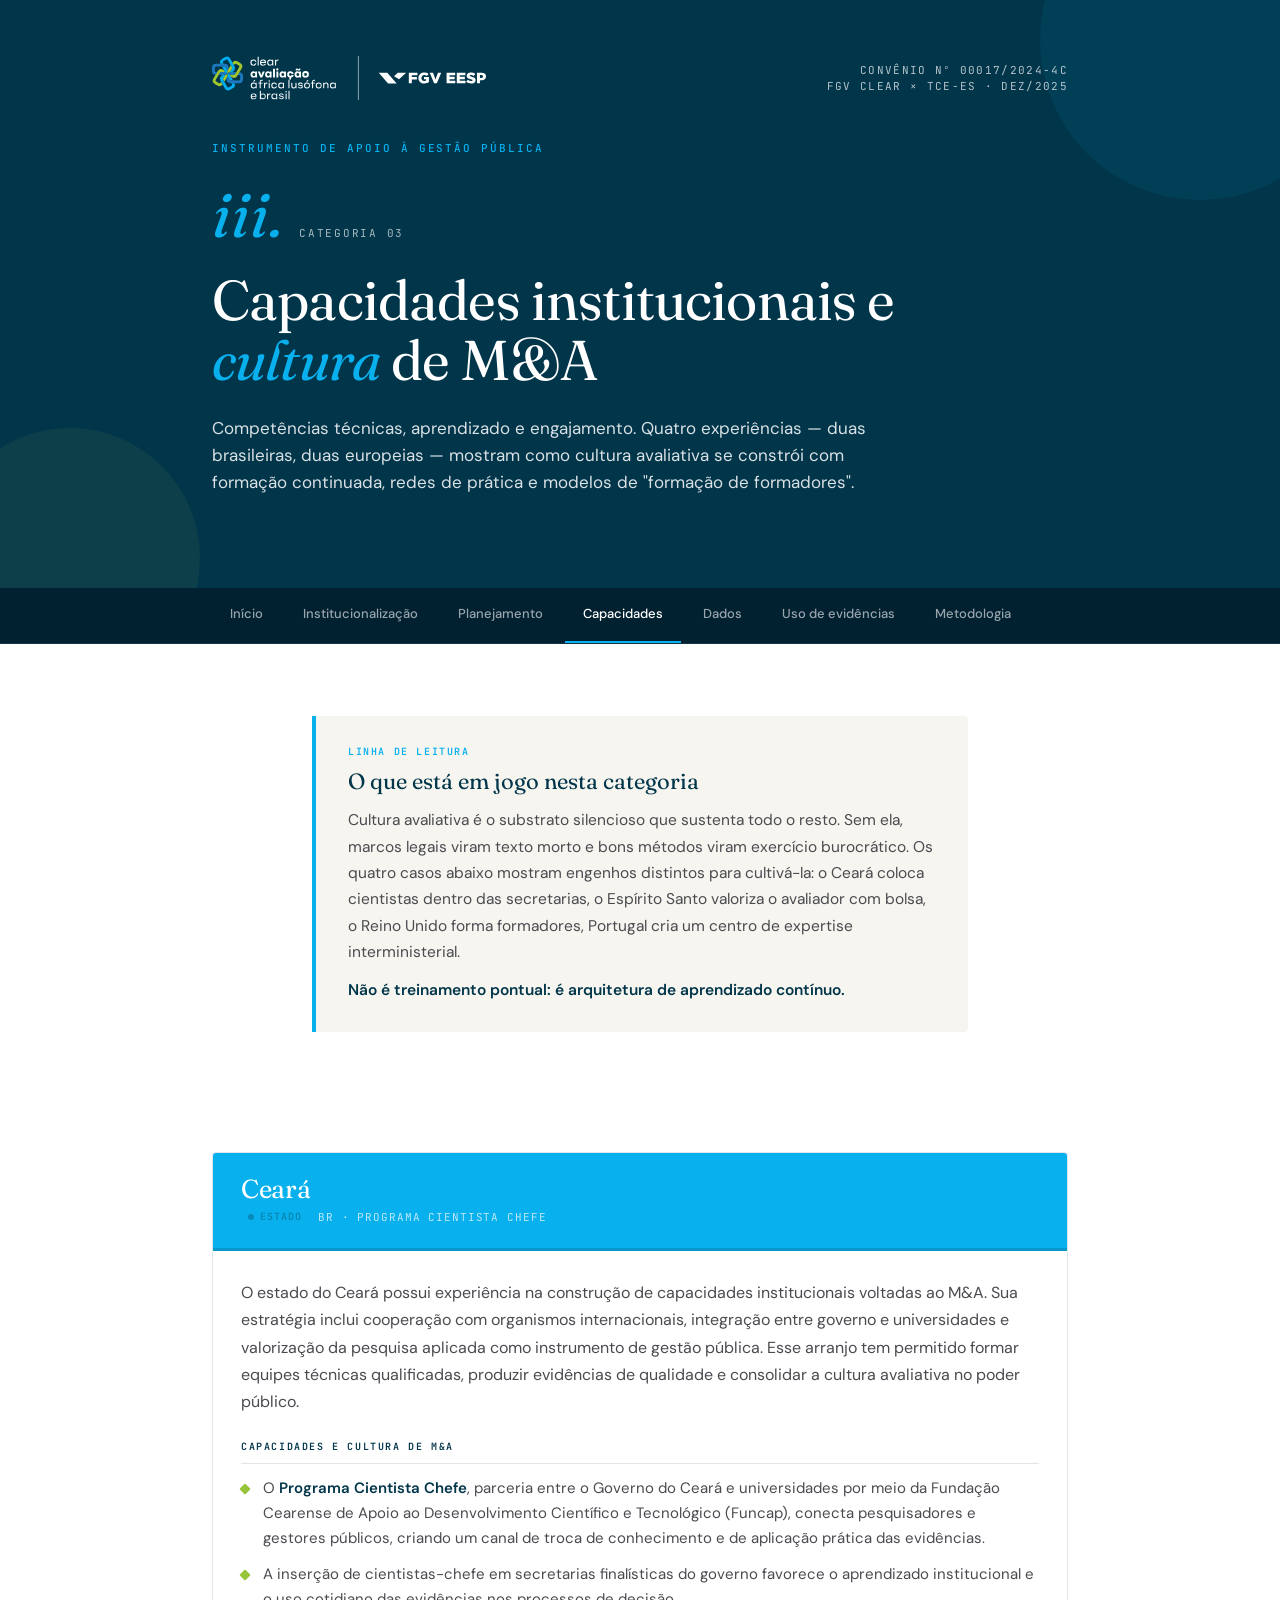
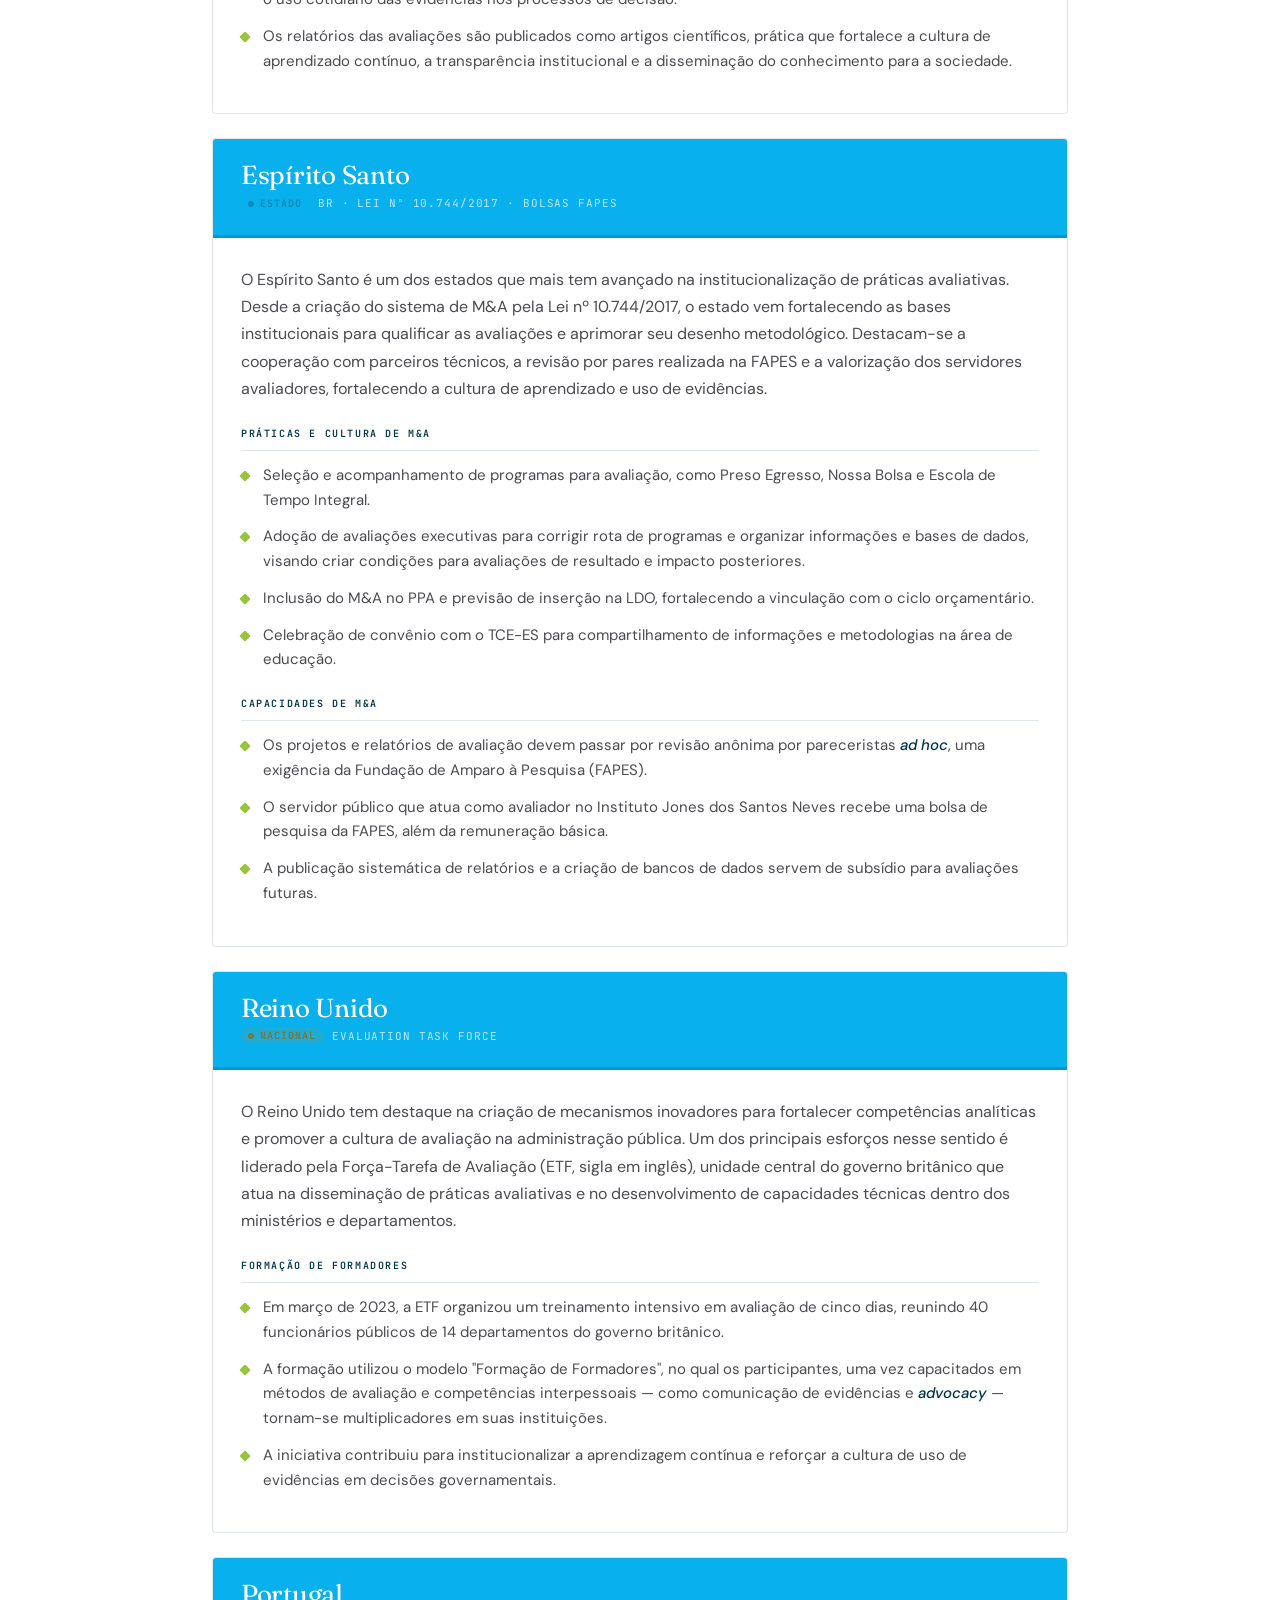
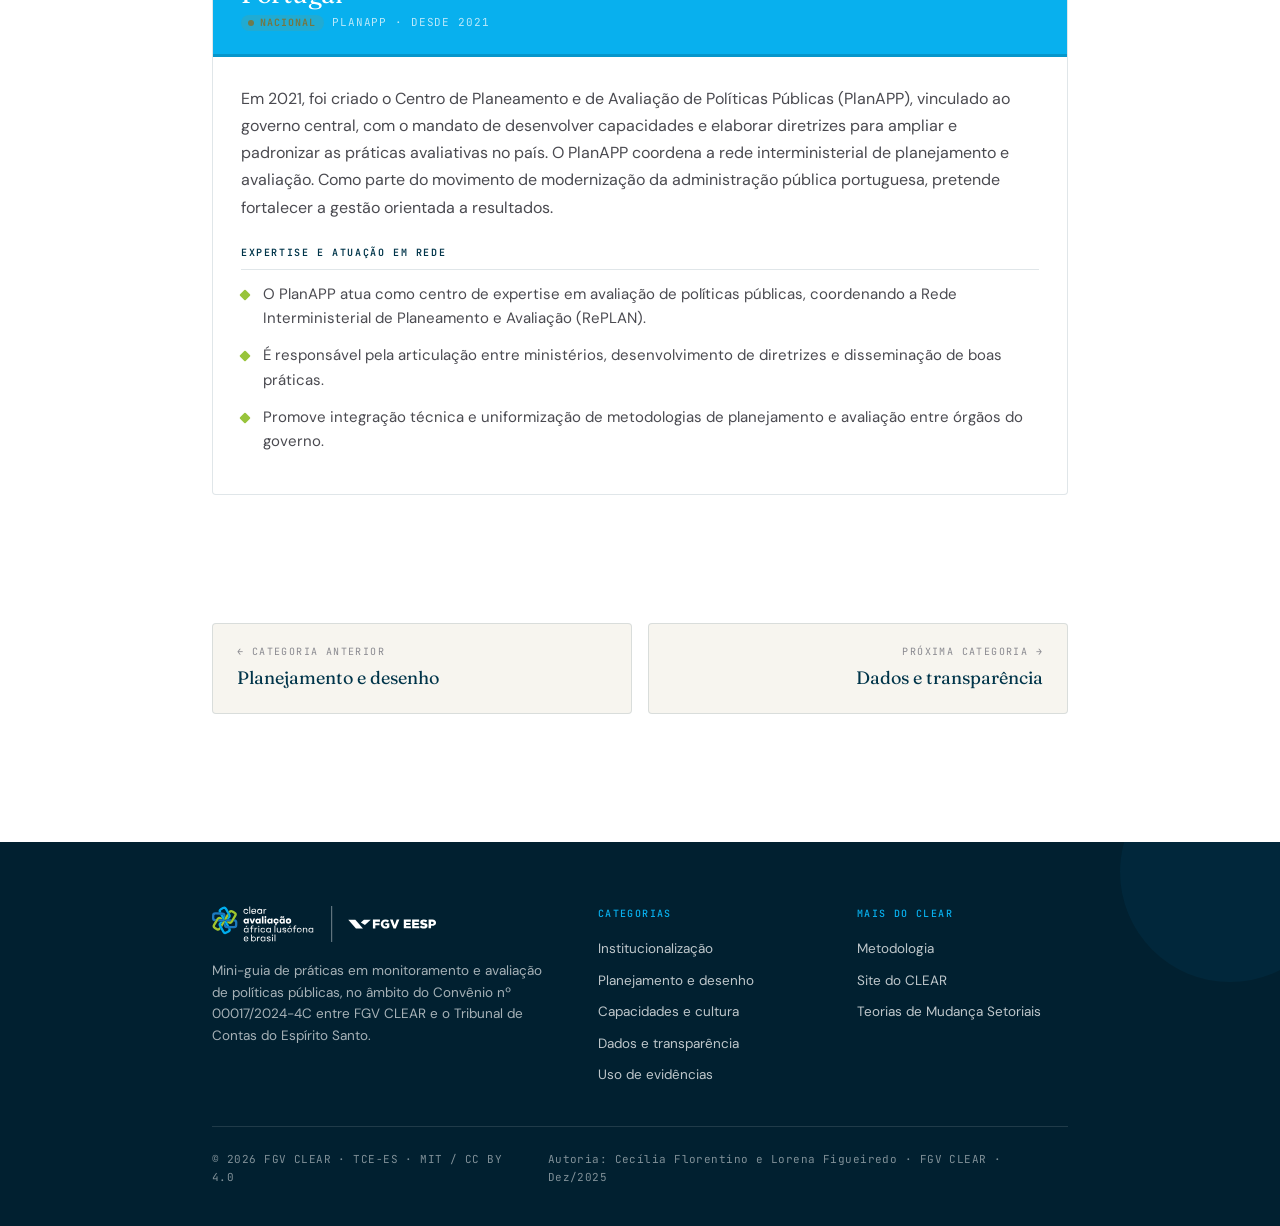
==== commit d1d44b5b: "new" ====
--- a/capacidades/index.html
+++ b/capacidades/index.html
@@ -214,5 +214,30 @@
       update();
     })();
   </script>
+
+  <script>
+    // Decora case-region com um badge colorido para o nível (Município/Estado/Nacional/Federal)
+    (function() {
+      var typeMap = {
+        'MUNICÍPIO': 'is-municipio',
+        'MUNICIPIO': 'is-municipio',
+        'ESTADO': 'is-estado',
+        'NACIONAL': 'is-nacional',
+        'FEDERAL': 'is-nacional'
+      };
+      document.querySelectorAll('.case-region').forEach(function(el) {
+        var raw = el.textContent.trim();
+        var parts = raw.split('·').map(function(s){return s.trim();});
+        if (!parts.length) return;
+        var head = parts[0];
+        var key = head.toUpperCase();
+        var cls = typeMap[key];
+        if (!cls) return;
+        var rest = parts.slice(1).join(' · ');
+        el.innerHTML = '<span class="region-badge ' + cls + '">' + head + '</span>' +
+                       (rest ? '<span class="region-rest">' + rest + '</span>' : '');
+      });
+    })();
+  </script>
 </body>
 </html>
--- a/assets/css/style.css
+++ b/assets/css/style.css
@@ -36,7 +36,11 @@
 }
 
 * { box-sizing: border-box; margin: 0; padding: 0; }
-html { scroll-behavior: smooth; }
+html {
+  scroll-behavior: smooth;
+  color-scheme: light only;
+  background: var(--paper);
+}
 
 body {
   font-family: var(--font-sans);
@@ -757,6 +761,53 @@
   letter-spacing: 0.08em;
   text-transform: uppercase;
   opacity: 0.85;
+  display: flex;
+  align-items: center;
+  flex-wrap: wrap;
+  gap: 8px;
+}
+
+.region-badge {
+  display: inline-flex;
+  align-items: center;
+  gap: 6px;
+  padding: 3px 8px 3px 7px;
+  border-radius: 999px;
+  font-family: var(--font-mono);
+  font-size: 10px;
+  font-weight: 600;
+  letter-spacing: 0.1em;
+  text-transform: uppercase;
+  line-height: 1;
+  opacity: 1;
+}
+
+.region-badge::before {
+  content: "";
+  width: 6px;
+  height: 6px;
+  border-radius: 50%;
+  background: currentColor;
+  opacity: 0.9;
+}
+
+.region-badge.is-municipio {
+  background: rgba(91, 138, 42, 0.12);
+  color: #4F7821;
+}
+
+.region-badge.is-estado {
+  background: rgba(8, 176, 238, 0.14);
+  color: #0680A8;
+}
+
+.region-badge.is-nacional {
+  background: rgba(184, 144, 48, 0.16);
+  color: #8C6B1F;
+}
+
+.region-rest {
+  opacity: 0.85;
 }
 
 .case-body { padding: 28px; }
